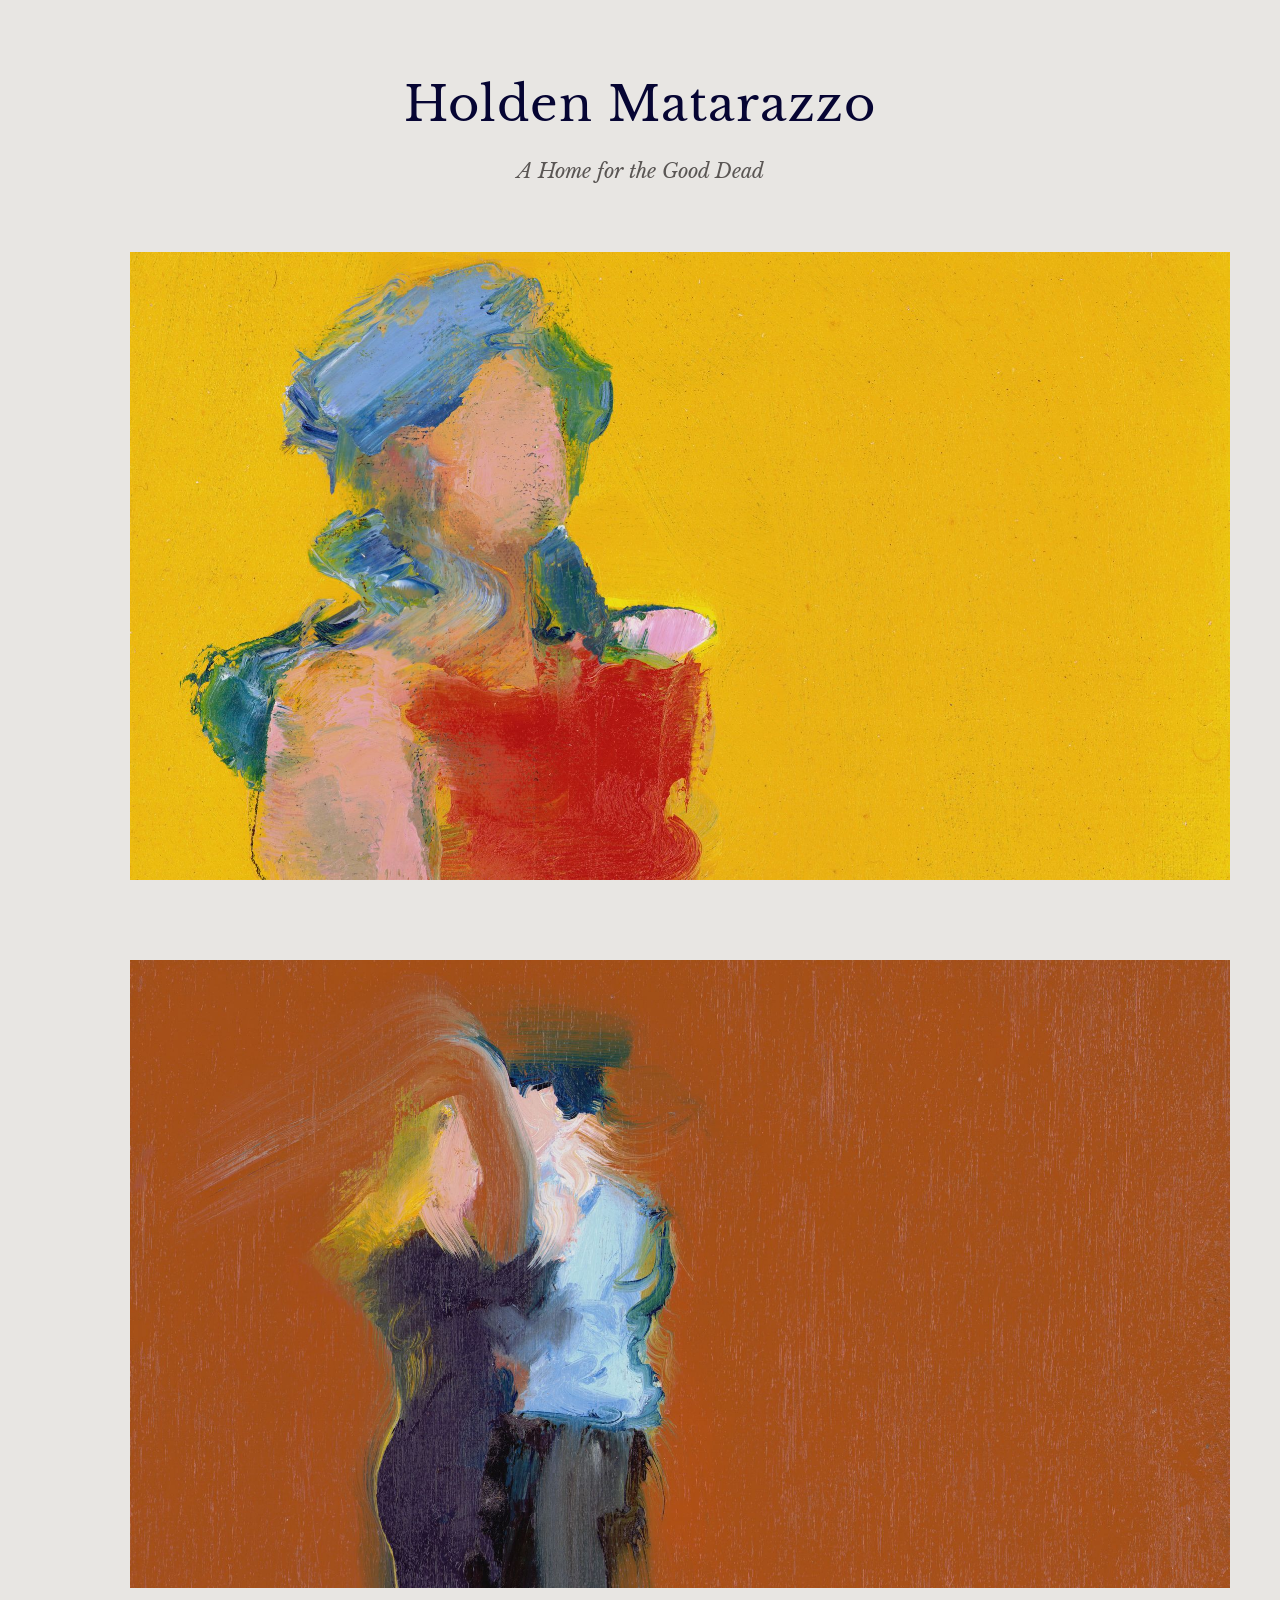
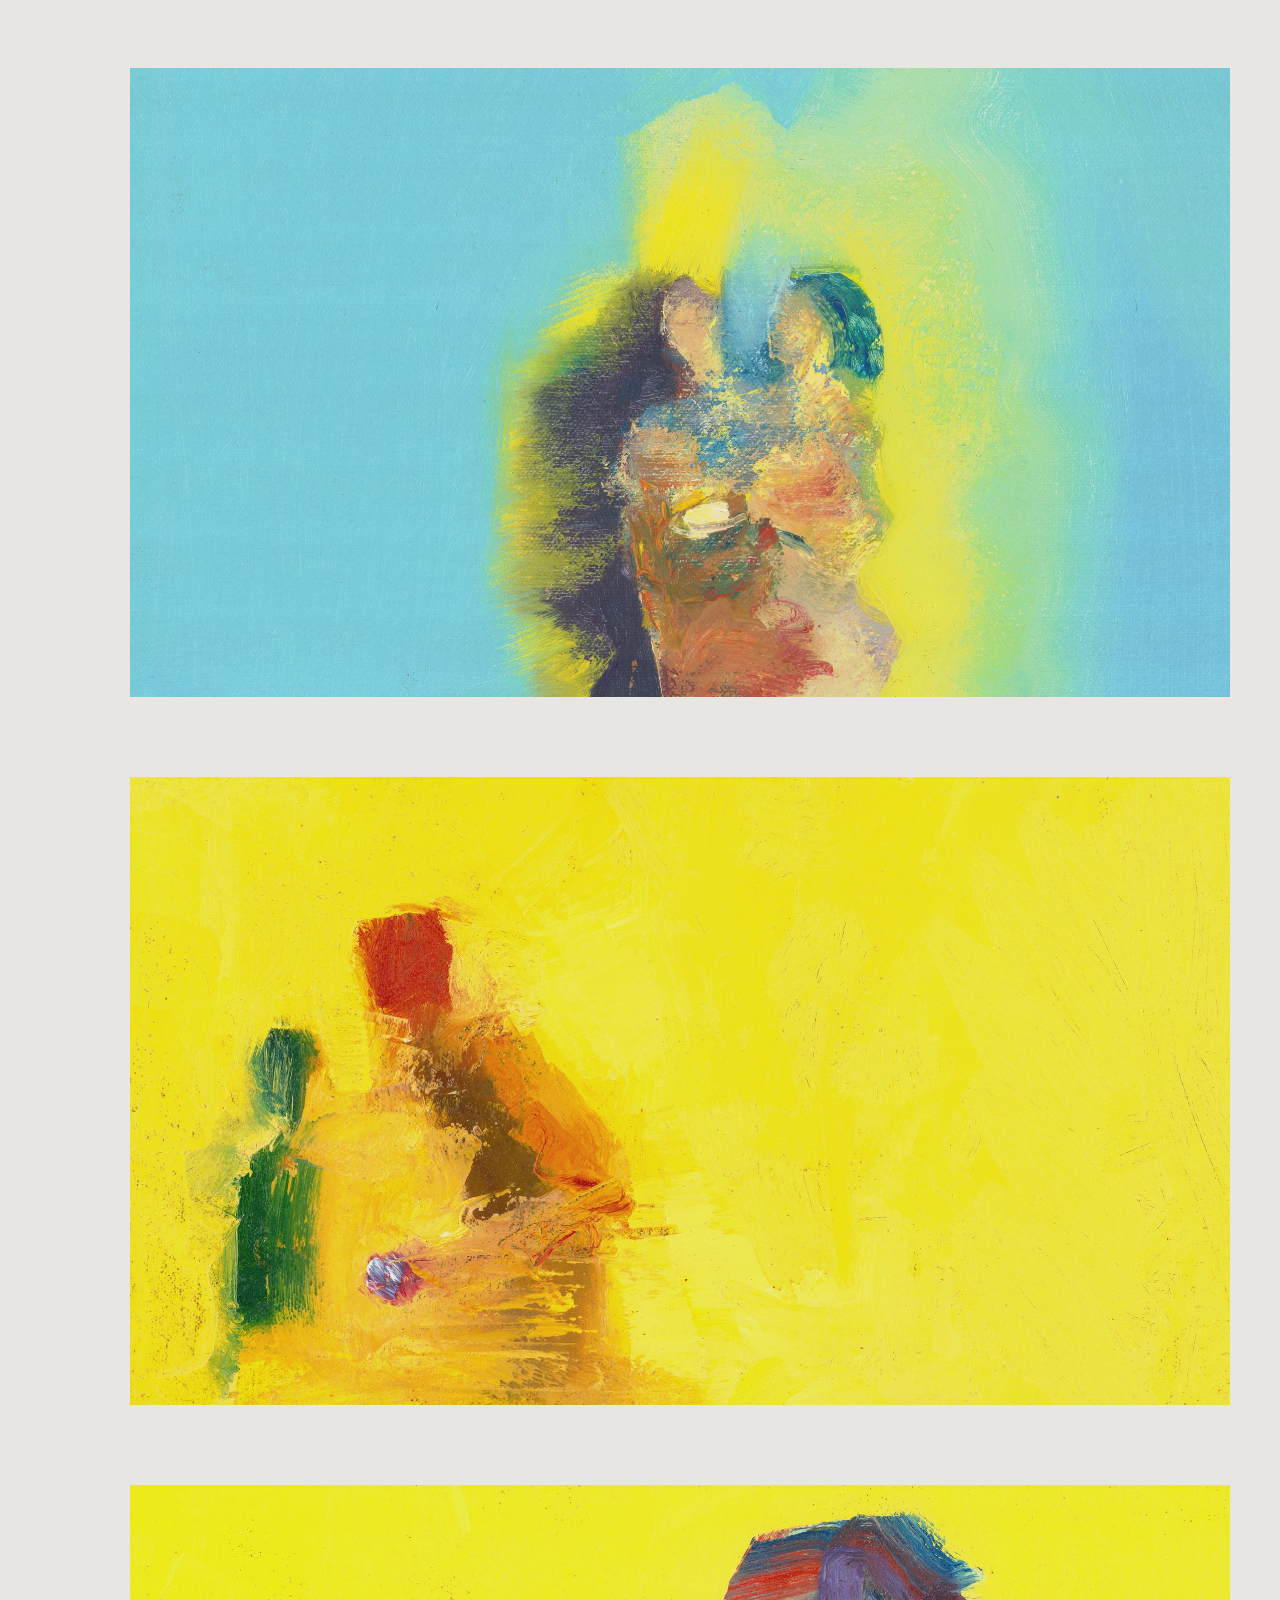
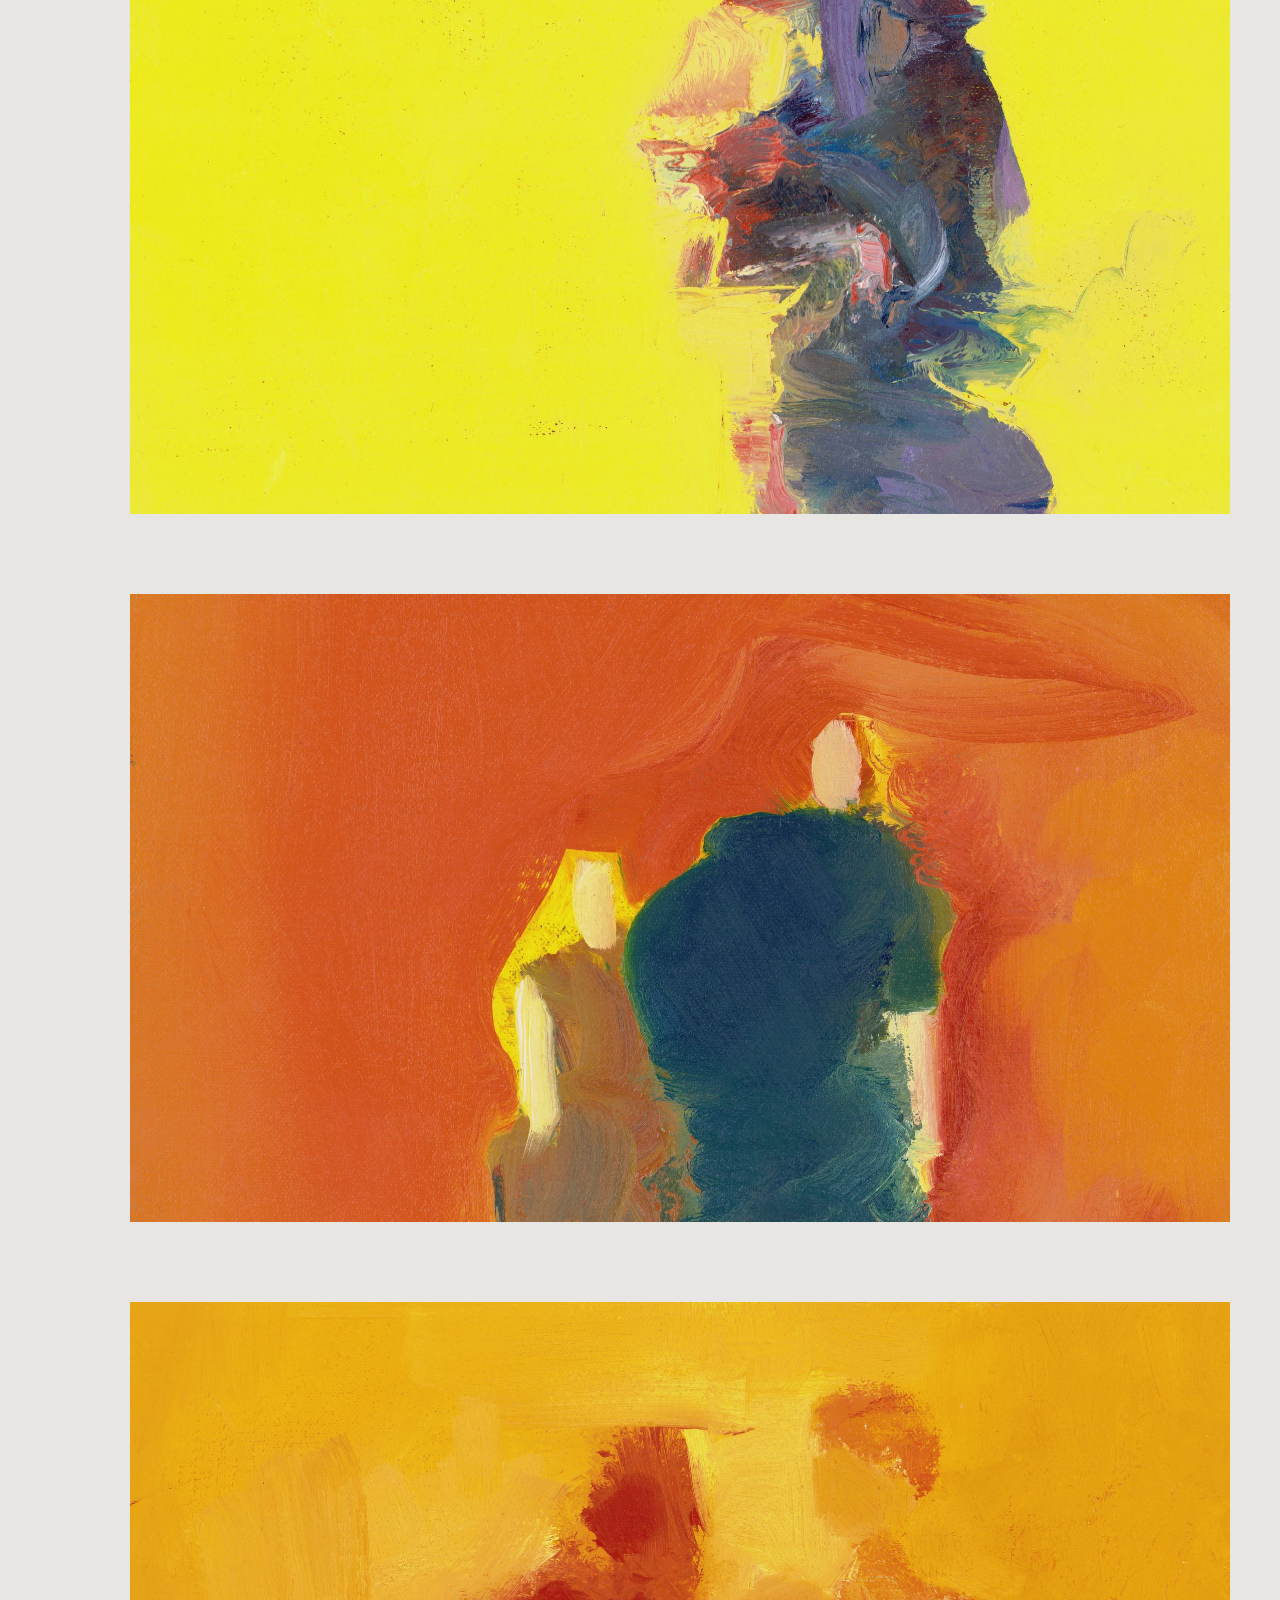
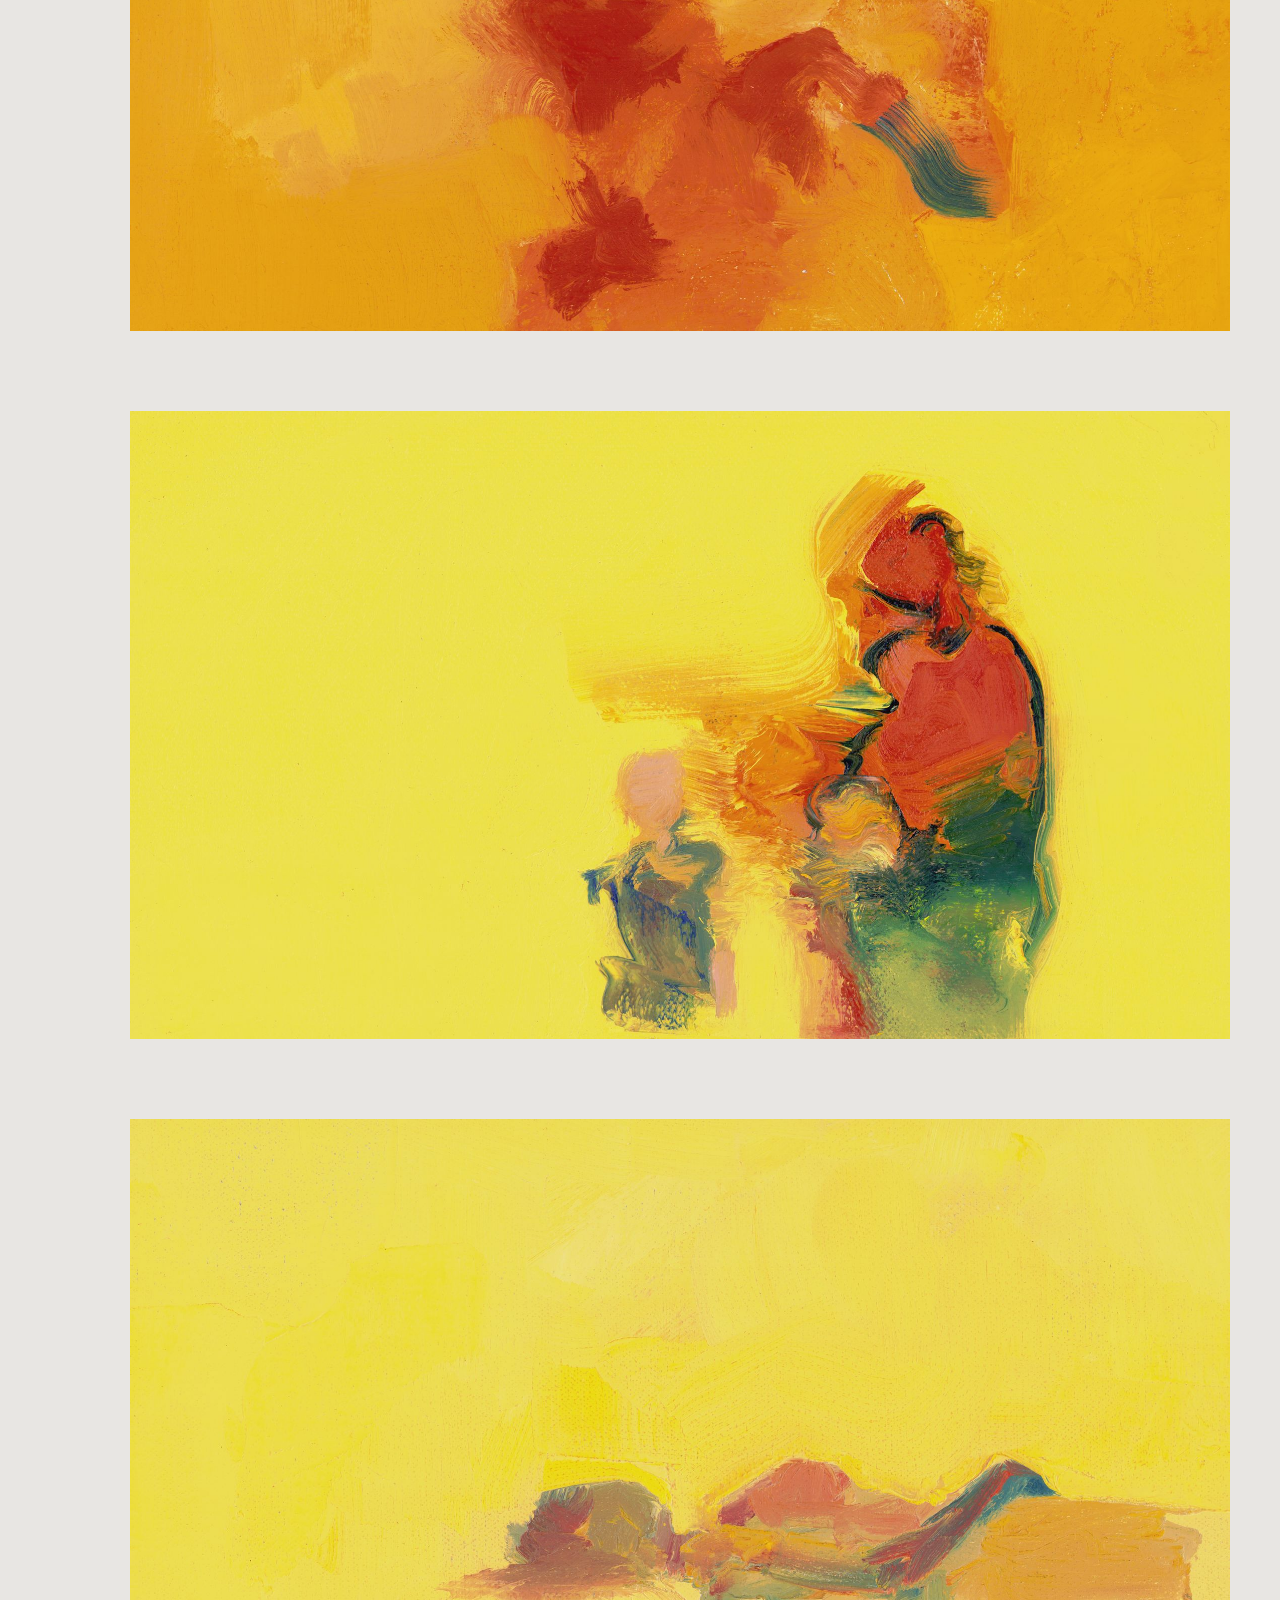
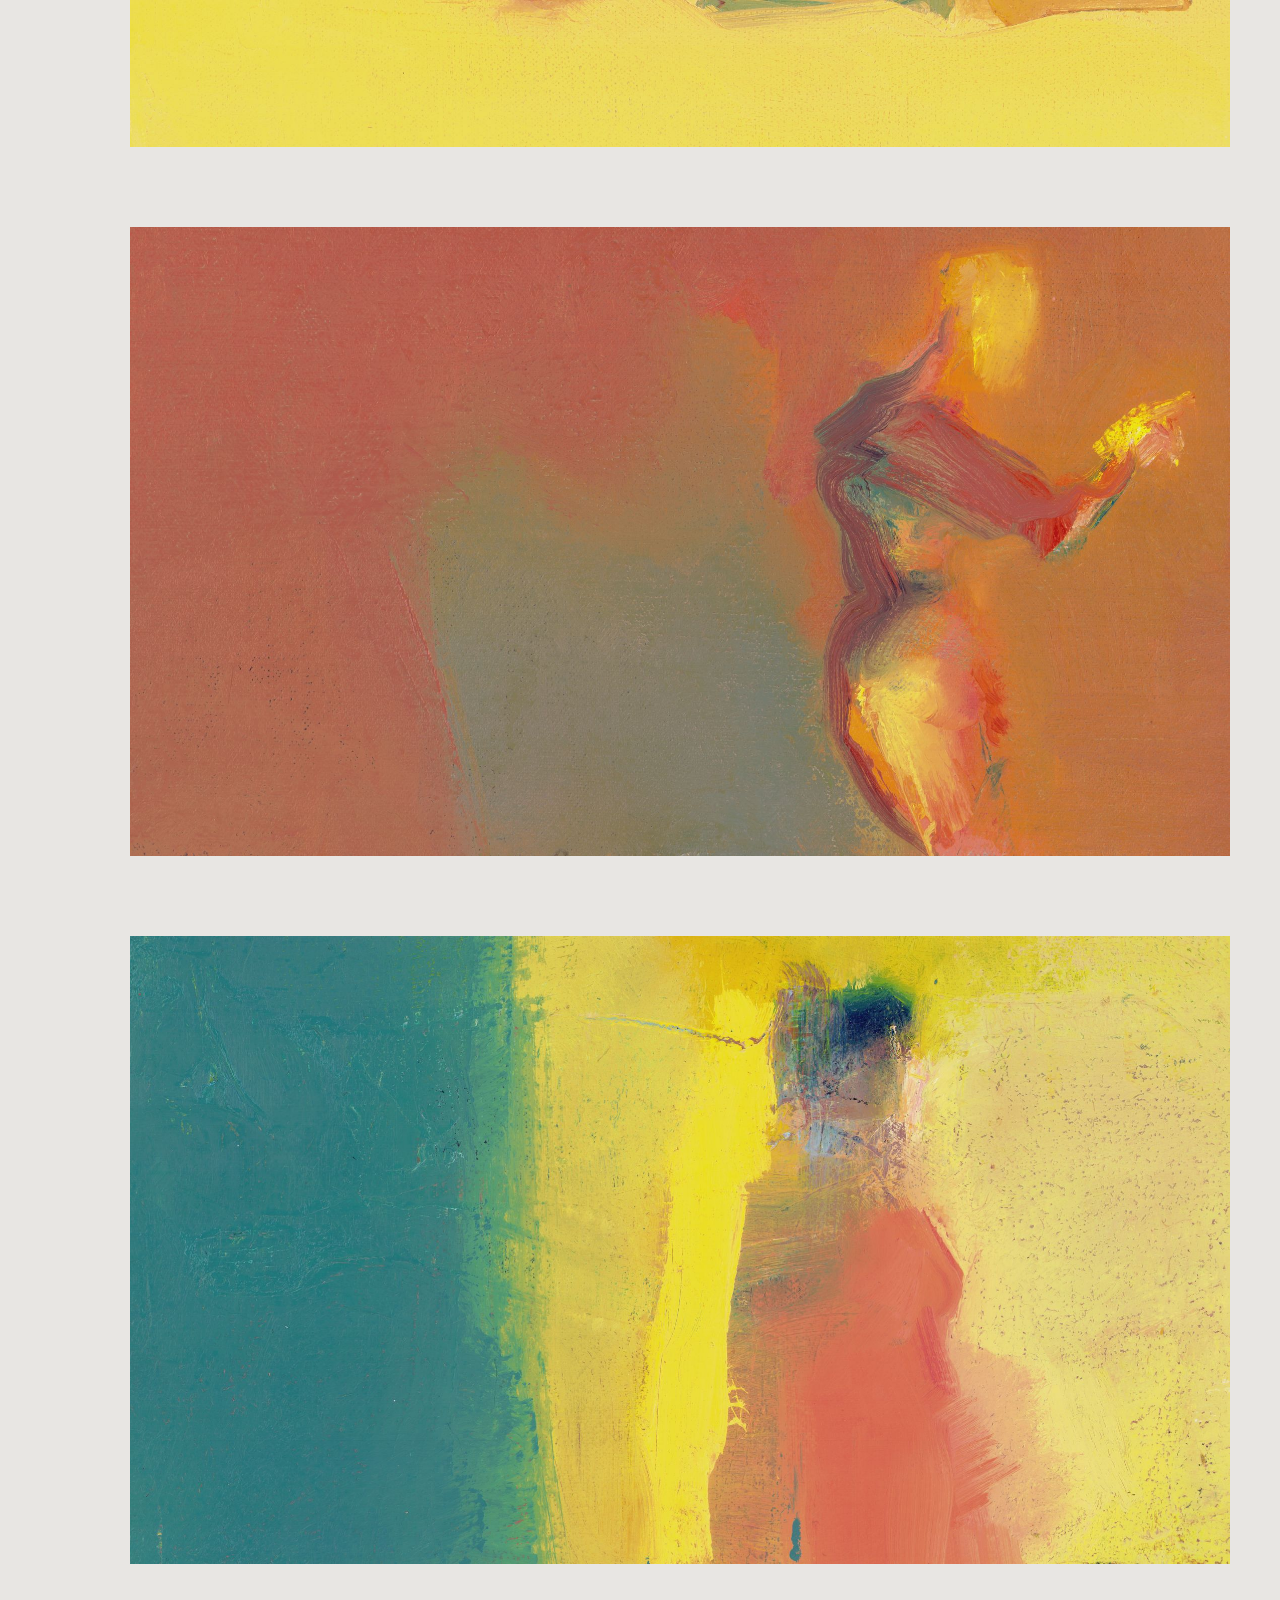
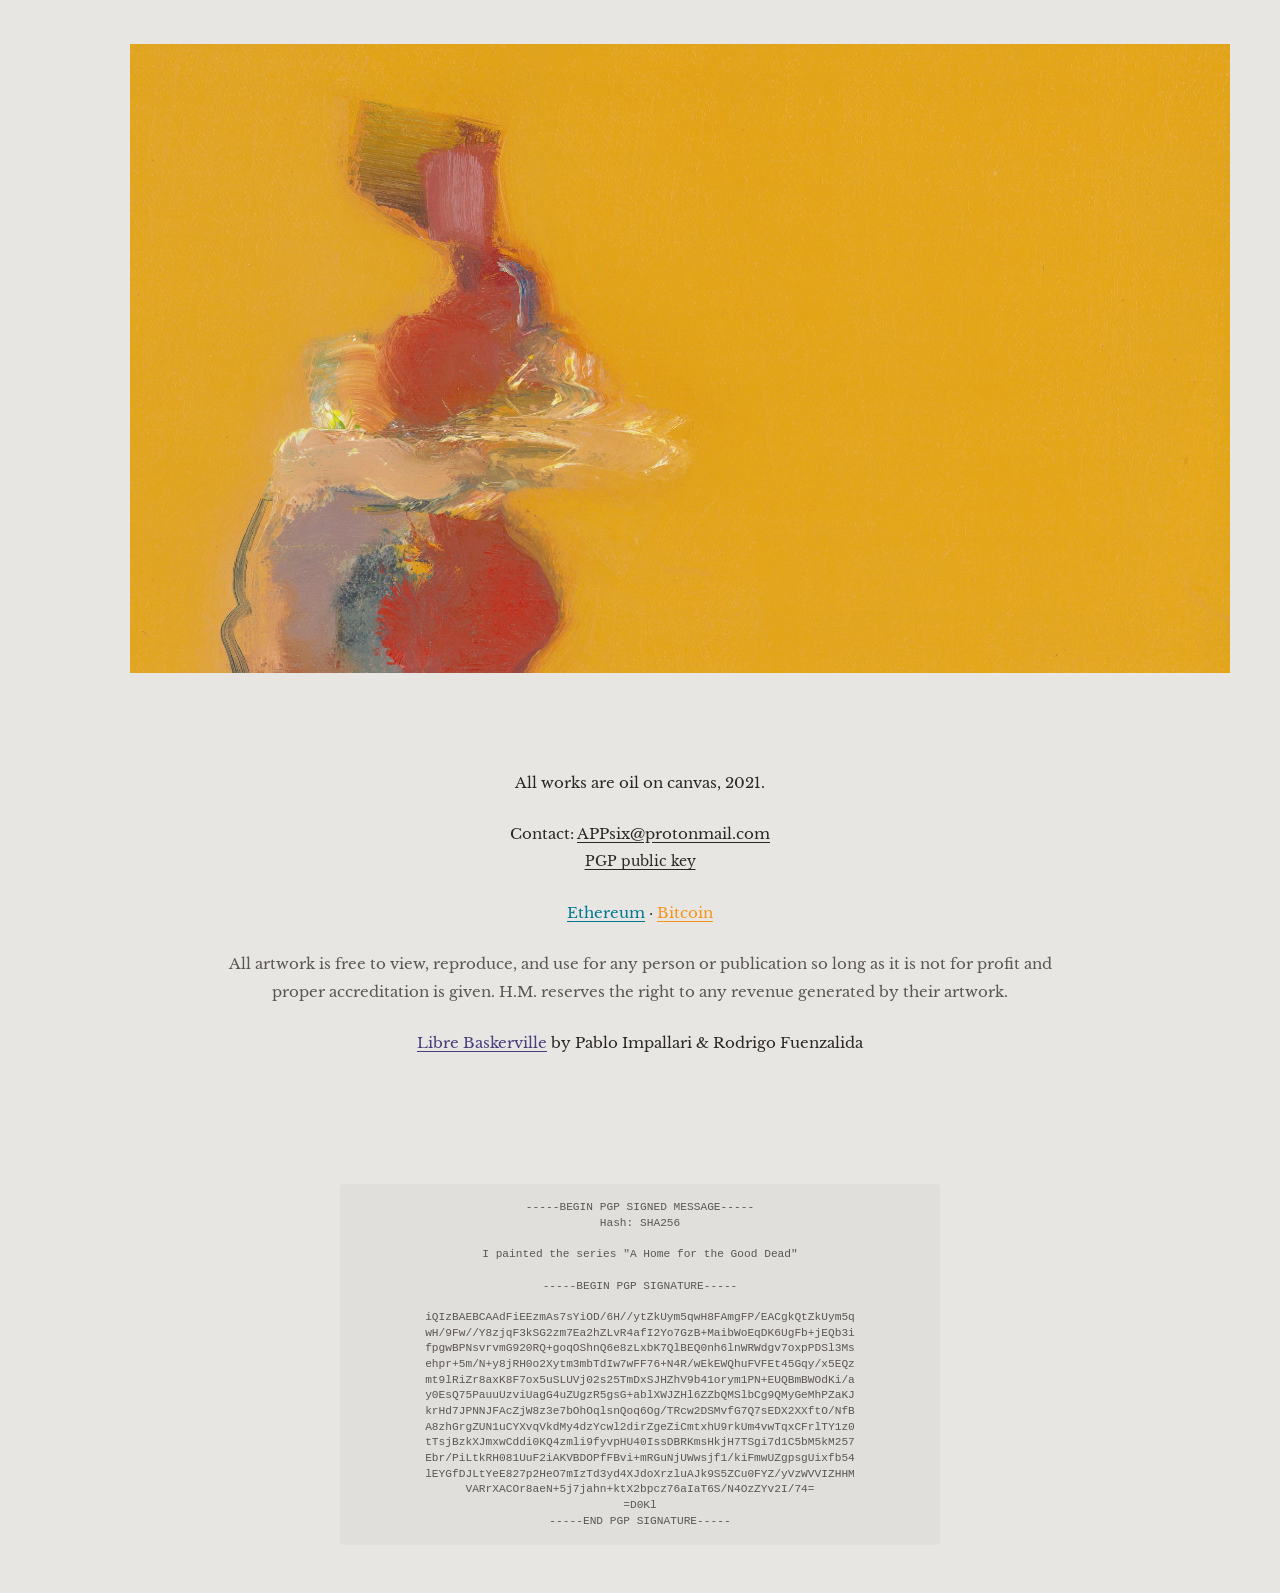
==== docs/index.html @ 7c9b7894 "Optimized w/help from Claude, prep for re-write" ====
<!DOCTYPE html>
<html lang="en">
<head>
  <meta charset="utf-8">
  <meta name="viewport" content="width=device-width, initial-scale=1">
  <title>Holden Matarazzo</title>
  <meta name="description" content="A Home for the Good Dead — Oil paintings by Holden Matarazzo, 2021">
  <link rel="stylesheet" href="css/main.css">
  <link rel="icon" type="image/png" href="Media/favicon.png">
</head>

<body>
  <div class="site-wrapper">
    
    <header class="site-header">
      <h1>Holden Matarazzo</h1>
      <h2>A Home for the Good Dead</h2>
    </header>

    <main class="gallery" role="img" aria-label="Oil painting series: A Home for the Good Dead, 2021">
      <figure class="gallery-item">
        <img src="Media/HOMEFORTHEGOODDEAD6.jpg" alt="Oil on canvas from A Home for the Good Dead series" loading="lazy">
      </figure>
      <figure class="gallery-item">
        <img src="Media/HOMEFORTHEGOODDEAD3.jpg" alt="Oil on canvas from A Home for the Good Dead series" loading="lazy">
      </figure>
      <figure class="gallery-item">
        <img src="Media/HOMEFORTHEGOODDEAD4.jpg" alt="Oil on canvas from A Home for the Good Dead series" loading="lazy">
      </figure>
      <figure class="gallery-item">
        <img src="Media/HOMEFORTHEGOODDEAD7.jpg" alt="Oil on canvas from A Home for the Good Dead series" loading="lazy">
      </figure>
      <figure class="gallery-item">
        <img src="Media/HOMEFORTHEGOODDEAD1.jpg" alt="Oil on canvas from A Home for the Good Dead series" loading="lazy">
      </figure>
      <figure class="gallery-item">
        <img src="Media/HOMEFORTHEGOODDEAD8.jpg" alt="Oil on canvas from A Home for the Good Dead series" loading="lazy">
      </figure>
      <figure class="gallery-item">
        <img src="Media/HOMEFORTHEGOODDEAD13.jpg" alt="Oil on canvas from A Home for the Good Dead series" loading="lazy">
      </figure>
      <figure class="gallery-item">
        <img src="Media/HOMEFORTHEGOODDEAD10.jpg" alt="Oil on canvas from A Home for the Good Dead series" loading="lazy">
      </figure>
      <figure class="gallery-item">
        <img src="Media/HOMEFORTHEGOODDEAD11.jpg" alt="Oil on canvas from A Home for the Good Dead series" loading="lazy">
      </figure>
      <figure class="gallery-item">
        <img src="Media/HOMEFORTHEGOODDEAD12.jpg" alt="Oil on canvas from A Home for the Good Dead series" loading="lazy">
      </figure>
      <figure class="gallery-item">
        <img src="Media/HOMEFORTHEGOODDEAD16.jpg" alt="Oil on canvas from A Home for the Good Dead series" loading="lazy">
      </figure>
      <figure class="gallery-item">
        <img src="Media/HOMEFORTHEGOODDEAD15.jpg" alt="Oil on canvas from A Home for the Good Dead series" loading="lazy">
      </figure>
    </main>

    <section class="site-info">
      <p>
        All works are oil on canvas, 2021.
      </p>
      
      <p>
        Contact: <a href="mailto:APPsix@protonmail.com">APPsix@protonmail.com</a><br>
        <a href="Media/Holden_Matarazzo_public.asc" download="Holden_Matarazzo_public.asc" class="text-small">PGP public key</a>
      </p>
      
      <p>
        <a href="https://etherscan.io/address/0xf0F457e9E5e32FB489B4393012B7422F69AF1bF9" target="_blank" rel="noopener" class="link-eth">Ethereum</a> · 
        <a href="https://mempool.space/address/1JMp2DcgU4pbAfb7gLzjZVuJDeAyuFbwK4" target="_blank" rel="noopener" class="link-btc">Bitcoin</a>
      </p>
      
      <p class="text-muted text-small">
        All artwork is free to view, reproduce, and use for any person or publication so long as it is not for profit and proper accreditation is given. H.M. reserves the right to any revenue generated by their artwork.
      </p>
      
      <p class="text-small">
        <a href="https://github.com/impallari/Libre-Baskerville" target="_blank" rel="noopener" class="link-font">Libre Baskerville</a> by Pablo Impallari &amp; Rodrigo Fuenzalida
      </p>
    </section>

    <footer class="site-footer">
      <pre class="pgp-signature">-----BEGIN PGP SIGNED MESSAGE-----
Hash: SHA256

I painted the series "A Home for the Good Dead"

-----BEGIN PGP SIGNATURE-----

iQIzBAEBCAAdFiEEzmAs7sYiOD/6H//ytZkUym5qwH8FAmgFP/EACgkQtZkUym5q
wH/9Fw//Y8zjqF3kSG2zm7Ea2hZLvR4afI2Yo7GzB+MaibWoEqDK6UgFb+jEQb3i
fpgwBPNsvrvmG920RQ+goqOShnQ6e8zLxbK7QlBEQ0nh6lnWRWdgv7oxpPDSl3Ms
ehpr+5m/N+y8jRH0o2Xytm3mbTdIw7wFF76+N4R/wEkEWQhuFVFEt45Gqy/x5EQz
mt9lRiZr8axK8F7ox5uSLUVj02s25TmDxSJHZhV9b41orym1PN+EUQBmBWOdKi/a
y0EsQ75PauuUzviUagG4uZUgzR5gsG+ablXWJZHl6ZZbQMSlbCg9QMyGeMhPZaKJ
krHd7JPNNJFAcZjW8z3e7bOhOqlsnQoq6Og/TRcw2DSMvfG7Q7sEDX2XXftO/NfB
A8zhGrgZUN1uCYXvqVkdMy4dzYcwl2dirZgeZiCmtxhU9rkUm4vwTqxCFrlTY1z0
tTsjBzkXJmxwCddi0KQ4zmli9fyvpHU40IssDBRKmsHkjH7TSgi7d1C5bM5kM257
Ebr/PiLtkRH081UuF2iAKVBDOPfFBvi+mRGuNjUWwsjf1/kiFmwUZgpsgUixfb54
lEYGfDJLtYeE827p2HeO7mIzTd3yd4XJdoXrzluAJk9S5ZCu0FYZ/yVzWVVIZHHM
VARrXACOr8aeN+5j7jahn+ktX2bpcz76aIaT6S/N4OzZYv2I/74=
=D0Kl
-----END PGP SIGNATURE-----</pre>
    </footer>

  </div>
</body>
</html>
---- docs/css/main.css ----
/* ==========================================================================
   Holden Matarazzo - A Home for the Good Dead
   Refined Portfolio Stylesheet
   ========================================================================== */

/* Font Faces */
@font-face {
  font-family: 'Libre Baskerville';
  src: url('./fonts/LibreBaskerville-Regular.ttf') format('truetype');
  font-weight: 400;
  font-style: normal;
  font-display: swap;
}

@font-face {
  font-family: 'Libre Baskerville';
  src: url('./fonts/LibreBaskerville-Italic.ttf') format('truetype');
  font-weight: 400;
  font-style: italic;
  font-display: swap;
}

@font-face {
  font-family: 'Libre Baskerville';
  src: url('./fonts/LibreBaskerville-Bold.ttf') format('truetype');
  font-weight: 700;
  font-style: normal;
  font-display: swap;
}

/* CSS Variables */
:root {
  --color-bg: #e8e6e3;
  --color-text: #2a2725;
  --color-text-muted: #5a5654;
  --color-accent: #060533;
  --color-link-eth: #007894;
  --color-link-btc: #f7931a;
  --color-link-font: #4a3d7c;
  --color-note: #8a1f1f;
  --spacing-unit: 1rem;
  --max-width-content: 900px;
  --max-width-image: 1100px;
}

/* Reset & Base */
*, *::before, *::after {
  box-sizing: border-box;
}

html {
  font-size: 16px;
  scroll-behavior: smooth;
}

body {
  margin: 0;
  padding: 0;
  background-color: var(--color-bg);
  font-family: 'Libre Baskerville', Georgia, 'Times New Roman', serif;
  color: var(--color-text);
  line-height: 1.7;
  -webkit-font-smoothing: antialiased;
  -moz-osx-font-smoothing: grayscale;
}

/* Typography */
h1 {
  font-size: clamp(2rem, 5vw, 3rem);
  font-weight: 400;
  letter-spacing: 0.02em;
  color: var(--color-accent);
  margin: 0;
}

h2 {
  font-size: clamp(1rem, 2.5vw, 1.25rem);
  font-weight: 400;
  font-style: italic;
  color: var(--color-text-muted);
  margin: 0.5rem 0 0 0;
}

p {
  margin: 0 0 1rem 0;
}

a {
  color: var(--color-text);
  text-decoration: underline;
  text-underline-offset: 3px;
  transition: opacity 0.2s ease;
}

a:hover {
  opacity: 0.7;
}

/* Layout */
.site-wrapper {
  min-height: 100vh;
  display: flex;
  flex-direction: column;
}

/* Header */
.site-header {
  text-align: center;
  padding: calc(var(--spacing-unit) * 4) var(--spacing-unit) calc(var(--spacing-unit) * 3);
}

/* Gallery */
.gallery {
  width: 100%;
  max-width: var(--max-width-image);
  margin: 0 auto;
  padding: 0 var(--spacing-unit);
  display: flex;
  flex-direction: column;
  gap: calc(var(--spacing-unit) * 2);
}

.gallery-item {
  width: 100%;
}

.gallery-item img {
  width: 100%;
  height: auto;
  display: block;
}

/* Info Section */
.site-info {
  max-width: var(--max-width-content);
  margin: 0 auto;
  padding: calc(var(--spacing-unit) * 4) var(--spacing-unit);
  text-align: center;
}

.site-info p {
  font-size: 0.95rem;
  line-height: 1.8;
}

.site-info p + p {
  margin-top: 1.5rem;
}

.link-eth {
  color: var(--color-link-eth);
}

.link-btc {
  color: var(--color-link-btc);
}

.link-font {
  color: var(--color-link-font);
}

/* Footer */
.site-footer {
  margin-top: auto;
  padding: calc(var(--spacing-unit) * 2) var(--spacing-unit) calc(var(--spacing-unit) * 3);
  text-align: center;
}

.pgp-signature {
  font-family: 'Courier New', Courier, monospace;
  font-size: 0.7rem;
  line-height: 1.4;
  color: var(--color-text-muted);
  white-space: pre-wrap;
  word-break: break-all;
  max-width: 600px;
  margin: 0 auto;
  padding: var(--spacing-unit);
  background: rgba(0, 0, 0, 0.03);
  border-radius: 4px;
}

/* Utility Classes */
.text-small {
  font-size: 0.85rem;
}

.text-muted {
  color: var(--color-text-muted);
}

.text-note {
  color: var(--color-note);
  font-size: 0.85rem;
}

/* Responsive Adjustments */
@media (min-width: 768px) {
  .gallery {
    padding: 0 calc(var(--spacing-unit) * 2);
    gap: calc(var(--spacing-unit) * 3);
  }
  
  .site-info {
    padding: calc(var(--spacing-unit) * 5) calc(var(--spacing-unit) * 2);
  }
}

@media (min-width: 1200px) {
  .gallery {
    padding: 0;
  }
}

/* Print Styles */
@media print {
  .gallery-item {
    break-inside: avoid;
    page-break-inside: avoid;
  }
}
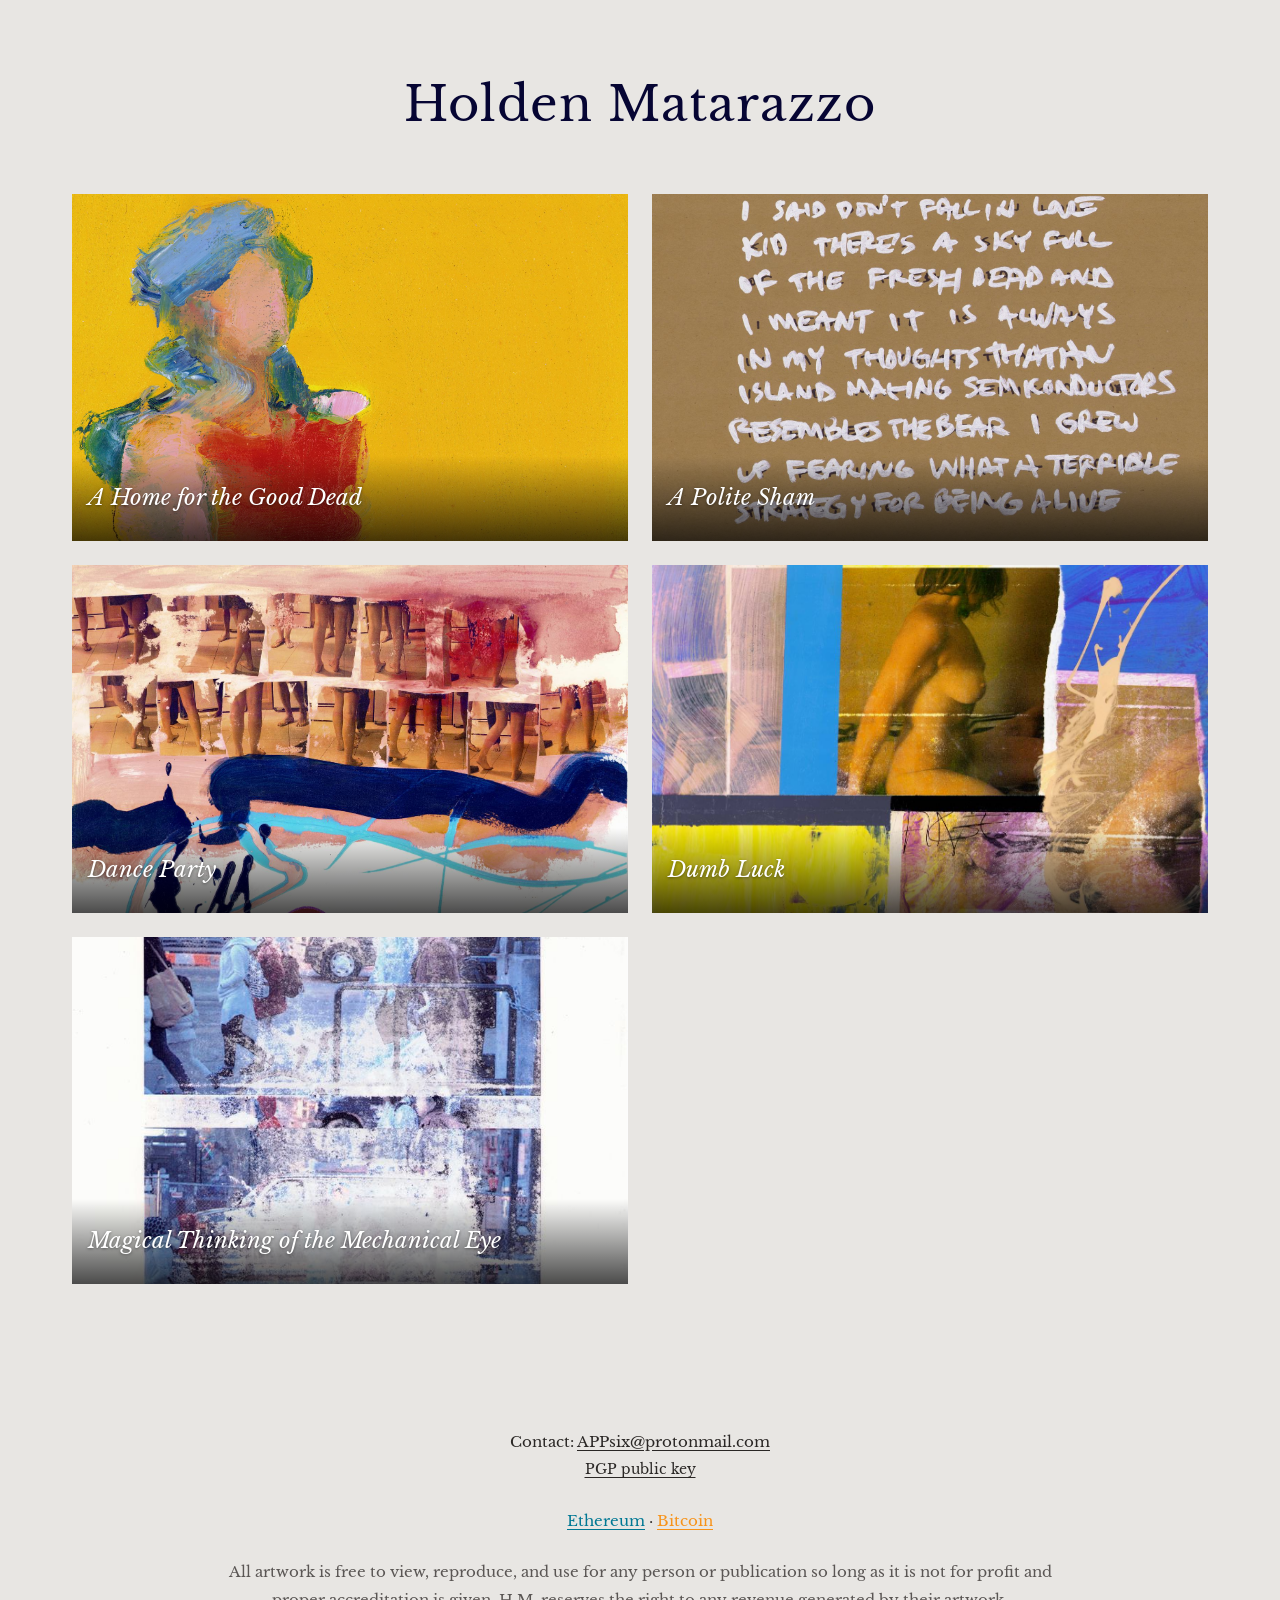
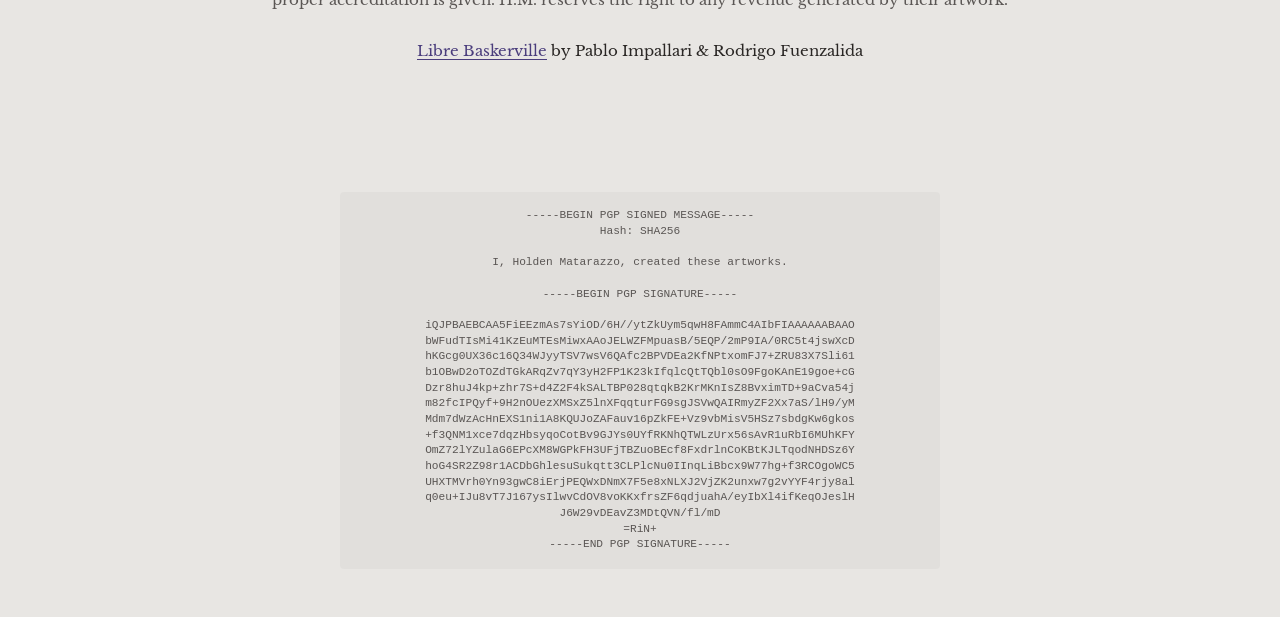
==== commit 85b6c13a: "Added Gallery to Main. Updated Signed Message" ====
--- a/docs/index.html
+++ b/docs/index.html
@@ -4,7 +4,7 @@
   <meta charset="utf-8">
   <meta name="viewport" content="width=device-width, initial-scale=1">
   <title>Holden Matarazzo</title>
-  <meta name="description" content="A Home for the Good Dead — Oil paintings by Holden Matarazzo, 2021">
+  <meta name="description" content="Oil paintings and mixed media works by Holden Matarazzo">
   <link rel="stylesheet" href="css/main.css">
   <link rel="icon" type="image/png" href="Media/favicon.png">
 </head>
@@ -14,53 +14,48 @@
     
     <header class="site-header">
       <h1>Holden Matarazzo</h1>
-      <h2>A Home for the Good Dead</h2>
     </header>
 
-    <main class="gallery" role="img" aria-label="Oil painting series: A Home for the Good Dead, 2021">
-      <figure class="gallery-item">
-        <img src="Media/HOMEFORTHEGOODDEAD6.jpg" alt="Oil on canvas from A Home for the Good Dead series" loading="lazy">
-      </figure>
-      <figure class="gallery-item">
-        <img src="Media/HOMEFORTHEGOODDEAD3.jpg" alt="Oil on canvas from A Home for the Good Dead series" loading="lazy">
-      </figure>
-      <figure class="gallery-item">
-        <img src="Media/HOMEFORTHEGOODDEAD4.jpg" alt="Oil on canvas from A Home for the Good Dead series" loading="lazy">
-      </figure>
-      <figure class="gallery-item">
-        <img src="Media/HOMEFORTHEGOODDEAD7.jpg" alt="Oil on canvas from A Home for the Good Dead series" loading="lazy">
-      </figure>
-      <figure class="gallery-item">
-        <img src="Media/HOMEFORTHEGOODDEAD1.jpg" alt="Oil on canvas from A Home for the Good Dead series" loading="lazy">
-      </figure>
-      <figure class="gallery-item">
-        <img src="Media/HOMEFORTHEGOODDEAD8.jpg" alt="Oil on canvas from A Home for the Good Dead series" loading="lazy">
-      </figure>
-      <figure class="gallery-item">
-        <img src="Media/HOMEFORTHEGOODDEAD13.jpg" alt="Oil on canvas from A Home for the Good Dead series" loading="lazy">
-      </figure>
-      <figure class="gallery-item">
-        <img src="Media/HOMEFORTHEGOODDEAD10.jpg" alt="Oil on canvas from A Home for the Good Dead series" loading="lazy">
-      </figure>
-      <figure class="gallery-item">
-        <img src="Media/HOMEFORTHEGOODDEAD11.jpg" alt="Oil on canvas from A Home for the Good Dead series" loading="lazy">
-      </figure>
-      <figure class="gallery-item">
-        <img src="Media/HOMEFORTHEGOODDEAD12.jpg" alt="Oil on canvas from A Home for the Good Dead series" loading="lazy">
-      </figure>
-      <figure class="gallery-item">
-        <img src="Media/HOMEFORTHEGOODDEAD16.jpg" alt="Oil on canvas from A Home for the Good Dead series" loading="lazy">
-      </figure>
-      <figure class="gallery-item">
-        <img src="Media/HOMEFORTHEGOODDEAD15.jpg" alt="Oil on canvas from A Home for the Good Dead series" loading="lazy">
-      </figure>
+    <main class="series-grid">
+      
+      <article class="series-card">
+        <a href="series/a-home-for-the-good-dead.html">
+          <img src="artwork/a-home-for-the-good-dead/HOMEFORTHEGOODDEAD6.jpg" alt="A Home for the Good Dead" loading="lazy">
+          <span class="series-card-title">A Home for the Good Dead</span>
+        </a>
+      </article>
+
+      <article class="series-card">
+        <a href="series/a-polite-sham.html">
+          <img src="artwork/a-polite-sham/POLITESHAM3.jpg" alt="A Polite Sham" loading="lazy">
+          <span class="series-card-title">A Polite Sham</span>
+        </a>
+      </article>
+
+      <article class="series-card">
+        <a href="series/dance-party.html">
+          <img src="artwork/dance-party/DANCEPARTY5.jpg" alt="Dance Party" loading="lazy">
+          <span class="series-card-title">Dance Party</span>
+        </a>
+      </article>
+
+      <article class="series-card">
+        <a href="series/dumb-luck.html">
+          <img src="artwork/dumb-luck/DUMBLUCK6.jpg" alt="Dumb Luck" loading="lazy">
+          <span class="series-card-title">Dumb Luck</span>
+        </a>
+      </article>
+
+      <article class="series-card">
+        <a href="series/magical-thinking.html">
+          <img src="artwork/magical-thinking/MAGICALTHINKING4.jpg" alt="Magical Thinking of the Mechanical Eye" loading="lazy">
+          <span class="series-card-title">Magical Thinking of the Mechanical Eye</span>
+        </a>
+      </article>
+
     </main>
 
     <section class="site-info">
-      <p>
-        All works are oil on canvas, 2021.
-      </p>
-      
       <p>
         Contact: <a href="mailto:APPsix@protonmail.com">APPsix@protonmail.com</a><br>
         <a href="Media/Holden_Matarazzo_public.asc" download="Holden_Matarazzo_public.asc" class="text-small">PGP public key</a>
@@ -84,24 +79,26 @@
       <pre class="pgp-signature">-----BEGIN PGP SIGNED MESSAGE-----
 Hash: SHA256
 
-I painted the series "A Home for the Good Dead"
+I, Holden Matarazzo, created these artworks.
 
 -----BEGIN PGP SIGNATURE-----
 
-iQIzBAEBCAAdFiEEzmAs7sYiOD/6H//ytZkUym5qwH8FAmgFP/EACgkQtZkUym5q
-wH/9Fw//Y8zjqF3kSG2zm7Ea2hZLvR4afI2Yo7GzB+MaibWoEqDK6UgFb+jEQb3i
-fpgwBPNsvrvmG920RQ+goqOShnQ6e8zLxbK7QlBEQ0nh6lnWRWdgv7oxpPDSl3Ms
-ehpr+5m/N+y8jRH0o2Xytm3mbTdIw7wFF76+N4R/wEkEWQhuFVFEt45Gqy/x5EQz
-mt9lRiZr8axK8F7ox5uSLUVj02s25TmDxSJHZhV9b41orym1PN+EUQBmBWOdKi/a
-y0EsQ75PauuUzviUagG4uZUgzR5gsG+ablXWJZHl6ZZbQMSlbCg9QMyGeMhPZaKJ
-krHd7JPNNJFAcZjW8z3e7bOhOqlsnQoq6Og/TRcw2DSMvfG7Q7sEDX2XXftO/NfB
-A8zhGrgZUN1uCYXvqVkdMy4dzYcwl2dirZgeZiCmtxhU9rkUm4vwTqxCFrlTY1z0
-tTsjBzkXJmxwCddi0KQ4zmli9fyvpHU40IssDBRKmsHkjH7TSgi7d1C5bM5kM257
-Ebr/PiLtkRH081UuF2iAKVBDOPfFBvi+mRGuNjUWwsjf1/kiFmwUZgpsgUixfb54
-lEYGfDJLtYeE827p2HeO7mIzTd3yd4XJdoXrzluAJk9S5ZCu0FYZ/yVzWVVIZHHM
-VARrXACOr8aeN+5j7jahn+ktX2bpcz76aIaT6S/N4OzZYv2I/74=
-=D0Kl
------END PGP SIGNATURE-----</pre>
+iQJPBAEBCAA5FiEEzmAs7sYiOD/6H//ytZkUym5qwH8FAmmC4AIbFIAAAAAABAAO
+bWFudTIsMi41KzEuMTEsMiwxAAoJELWZFMpuasB/5EQP/2mP9IA/0RC5t4jswXcD
+hKGcg0UX36c16Q34WJyyTSV7wsV6QAfc2BPVDEa2KfNPtxomFJ7+ZRU83X7Sli61
+b1OBwD2oTOZdTGkARqZv7qY3yH2FP1K23kIfqlcQtTQbl0sO9FgoKAnE19goe+cG
+Dzr8huJ4kp+zhr7S+d4Z2F4kSALTBP028qtqkB2KrMKnIsZ8BvximTD+9aCva54j
+m82fcIPQyf+9H2nOUezXMSxZ5lnXFqqturFG9sgJSVwQAIRmyZF2Xx7aS/lH9/yM
+Mdm7dWzAcHnEXS1ni1A8KQUJoZAFauv16pZkFE+Vz9vbMisV5HSz7sbdgKw6gkos
++f3QNM1xce7dqzHbsyqoCotBv9GJYs0UYfRKNhQTWLzUrx56sAvR1uRbI6MUhKFY
+OmZ72lYZulaG6EPcXM8WGPkFH3UFjTBZuoBEcf8FxdrlnCoKBtKJLTqodNHDSz6Y
+hoG4SR2Z98r1ACDbGhlesuSukqtt3CLPlcNu0IInqLiBbcx9W77hg+f3RCOgoWC5
+UHXTMVrh0Yn93gwC8iErjPEQWxDNmX7F5e8xNLXJ2VjZK2unxw7g2vYYF4rjy8al
+q0eu+IJu8vT7J167ysIlwvCdOV8voKKxfrsZF6qdjuahA/eyIbXl4ifKeqOJeslH
+J6W29vDEavZ3MDtQVN/fl/mD
+=RiN+
+-----END PGP SIGNATURE-----
+</pre>
     </footer>
 
   </div>
--- a/docs/css/main.css
+++ b/docs/css/main.css
@@ -1,6 +1,5 @@
 /* ==========================================================================
-   Holden Matarazzo - A Home for the Good Dead
-   Refined Portfolio Stylesheet
+   Holden Matarazzo - Portfolio
    ========================================================================== */
 
 /* Font Faces */
@@ -37,7 +36,6 @@
   --color-link-eth: #007894;
   --color-link-btc: #f7931a;
   --color-link-font: #4a3d7c;
-  --color-note: #8a1f1f;
   --spacing-unit: 1rem;
   --max-width-content: 900px;
   --max-width-image: 1100px;
@@ -109,7 +107,91 @@
   padding: calc(var(--spacing-unit) * 4) var(--spacing-unit) calc(var(--spacing-unit) * 3);
 }
 
-/* Gallery */
+.site-header a {
+  text-decoration: none;
+  color: inherit;
+}
+
+.site-header a:hover {
+  opacity: 1;
+}
+
+/* ==========================================================================
+   Series Index Grid
+   ========================================================================== */
+
+.series-grid {
+  width: 100%;
+  max-width: 1200px;
+  margin: 0 auto;
+  padding: 0 var(--spacing-unit) calc(var(--spacing-unit) * 3);
+  display: grid;
+  grid-template-columns: 1fr;
+  gap: calc(var(--spacing-unit) * 2);
+}
+
+.series-card {
+  position: relative;
+  overflow: hidden;
+  aspect-ratio: 16 / 10;
+}
+
+.series-card a {
+  display: block;
+  width: 100%;
+  height: 100%;
+  text-decoration: none;
+}
+
+.series-card img {
+  width: 100%;
+  height: 100%;
+  object-fit: cover;
+  transition: transform 0.4s ease, opacity 0.3s ease;
+}
+
+.series-card:hover img {
+  transform: scale(1.03);
+  opacity: 0.85;
+}
+
+.series-card-title {
+  position: absolute;
+  bottom: 0;
+  left: 0;
+  right: 0;
+  padding: calc(var(--spacing-unit) * 1.5) var(--spacing-unit);
+  background: linear-gradient(to top, rgba(0,0,0,0.7) 0%, rgba(0,0,0,0) 100%);
+  color: #fff;
+  font-size: clamp(1rem, 2.5vw, 1.35rem);
+  font-style: italic;
+  text-shadow: 0 1px 3px rgba(0,0,0,0.4);
+}
+
+@media (min-width: 600px) {
+  .series-grid {
+    grid-template-columns: repeat(2, 1fr);
+    gap: calc(var(--spacing-unit) * 1.5);
+  }
+}
+
+@media (min-width: 900px) {
+  .series-grid {
+    padding: 0 calc(var(--spacing-unit) * 2) calc(var(--spacing-unit) * 4);
+  }
+}
+
+/* ==========================================================================
+   Series Gallery Page
+   ========================================================================== */
+
+.back-link {
+  display: inline-block;
+  margin-bottom: 1rem;
+  font-size: 0.9rem;
+  color: var(--color-text-muted);
+}
+
 .gallery {
   width: 100%;
   max-width: var(--max-width-image);
@@ -117,20 +199,156 @@
   padding: 0 var(--spacing-unit);
   display: flex;
   flex-direction: column;
+  align-items: center;
   gap: calc(var(--spacing-unit) * 2);
 }
 
 .gallery-item {
   width: 100%;
+  max-width: 100%;
+  margin: 0;
+  cursor: pointer;
+}
+
+.gallery-item a {
+  display: block;
+  width: 100%;
+  text-decoration: none;
 }
 
 .gallery-item img {
   width: 100%;
   height: auto;
   display: block;
-}
-
-/* Info Section */
+  transition: opacity 0.2s ease;
+}
+
+.gallery-item:hover img {
+  opacity: 0.85;
+}
+
+/* ==========================================================================
+   Lightbox - Pure CSS using :target
+   ========================================================================== */
+
+.lightbox {
+  position: fixed;
+  inset: 0;
+  background: rgba(10, 10, 10, 0.96);
+  z-index: 1000;
+  display: flex;
+  align-items: center;
+  justify-content: center;
+  opacity: 0;
+  visibility: hidden;
+  transition: opacity 0.3s ease, visibility 0.3s ease;
+}
+
+.lightbox:target {
+  opacity: 1;
+  visibility: visible;
+}
+
+.lightbox-inner {
+  display: flex;
+  flex-direction: column;
+  align-items: center;
+  max-width: 92vw;
+  max-height: 92vh;
+}
+
+.lightbox-inner > img {
+  max-width: 100%;
+  max-height: 78vh;
+  object-fit: contain;
+  transform: scale(0.96);
+  transition: transform 0.3s ease;
+}
+
+.lightbox:target .lightbox-inner > img {
+  transform: scale(1);
+}
+
+.lightbox-close {
+  position: fixed;
+  top: 1.25rem;
+  right: 1.5rem;
+  font-size: 2rem;
+  color: #fff;
+  text-decoration: none;
+  line-height: 1;
+  z-index: 1002;
+  opacity: 0.7;
+  transition: opacity 0.2s ease;
+  font-weight: 300;
+}
+
+.lightbox-close:hover {
+  opacity: 1;
+}
+
+.lightbox-controls {
+  display: flex;
+  align-items: center;
+  gap: 1.5rem;
+  margin-top: 1.5rem;
+}
+
+.lightbox-btn {
+  background: rgba(255, 255, 255, 0.08);
+  border: 1px solid rgba(255, 255, 255, 0.25);
+  color: #fff;
+  padding: 0.6rem 1.2rem;
+  font-size: 0.8rem;
+  text-decoration: none;
+  border-radius: 3px;
+  transition: background 0.2s ease, border-color 0.2s ease;
+  font-family: 'Libre Baskerville', Georgia, serif;
+  letter-spacing: 0.02em;
+}
+
+.lightbox-btn:hover {
+  background: rgba(255, 255, 255, 0.15);
+  border-color: rgba(255, 255, 255, 0.4);
+  opacity: 1;
+}
+
+.lightbox-counter {
+  color: rgba(255, 255, 255, 0.5);
+  font-size: 0.85rem;
+  font-family: 'Libre Baskerville', Georgia, serif;
+}
+
+.lightbox-nav {
+  position: fixed;
+  top: 50%;
+  transform: translateY(-50%);
+  font-size: 2.5rem;
+  color: #fff;
+  text-decoration: none;
+  padding: 1rem 0.5rem;
+  opacity: 0.5;
+  transition: opacity 0.2s ease;
+  z-index: 1001;
+  font-weight: 300;
+}
+
+.lightbox-nav:hover {
+  opacity: 1;
+}
+
+.lightbox-nav.prev {
+  left: 1rem;
+}
+
+.lightbox-nav.next {
+  right: 1rem;
+}
+
+/* ==========================================================================
+   Info Section & Footer
+   ========================================================================== */
+
 .site-info {
   max-width: var(--max-width-content);
   margin: 0 auto;
@@ -159,7 +377,6 @@
   color: var(--color-link-font);
 }
 
-/* Footer */
 .site-footer {
   margin-top: auto;
   padding: calc(var(--spacing-unit) * 2) var(--spacing-unit) calc(var(--spacing-unit) * 3);
@@ -189,12 +406,10 @@
   color: var(--color-text-muted);
 }
 
-.text-note {
-  color: var(--color-note);
-  font-size: 0.85rem;
-}
-
-/* Responsive Adjustments */
+/* ==========================================================================
+   Responsive Adjustments
+   ========================================================================== */
+
 @media (min-width: 768px) {
   .gallery {
     padding: 0 calc(var(--spacing-unit) * 2);
@@ -212,10 +427,42 @@
   }
 }
 
+@media (max-width: 600px) {
+  .lightbox-nav {
+    font-size: 2rem;
+    padding: 0.75rem;
+  }
+  
+  .lightbox-nav.prev {
+    left: 0.5rem;
+  }
+  
+  .lightbox-nav.next {
+    right: 0.5rem;
+  }
+  
+  .lightbox-controls {
+    flex-wrap: wrap;
+    justify-content: center;
+    gap: 0.75rem;
+    margin-top: 1rem;
+  }
+  
+  .lightbox-btn {
+    padding: 0.5rem 1rem;
+    font-size: 0.75rem;
+  }
+}
+
 /* Print Styles */
 @media print {
-  .gallery-item {
+  .gallery-item,
+  .series-card {
     break-inside: avoid;
     page-break-inside: avoid;
   }
-}
+  
+  .lightbox {
+    display: none !important;
+  }
+}
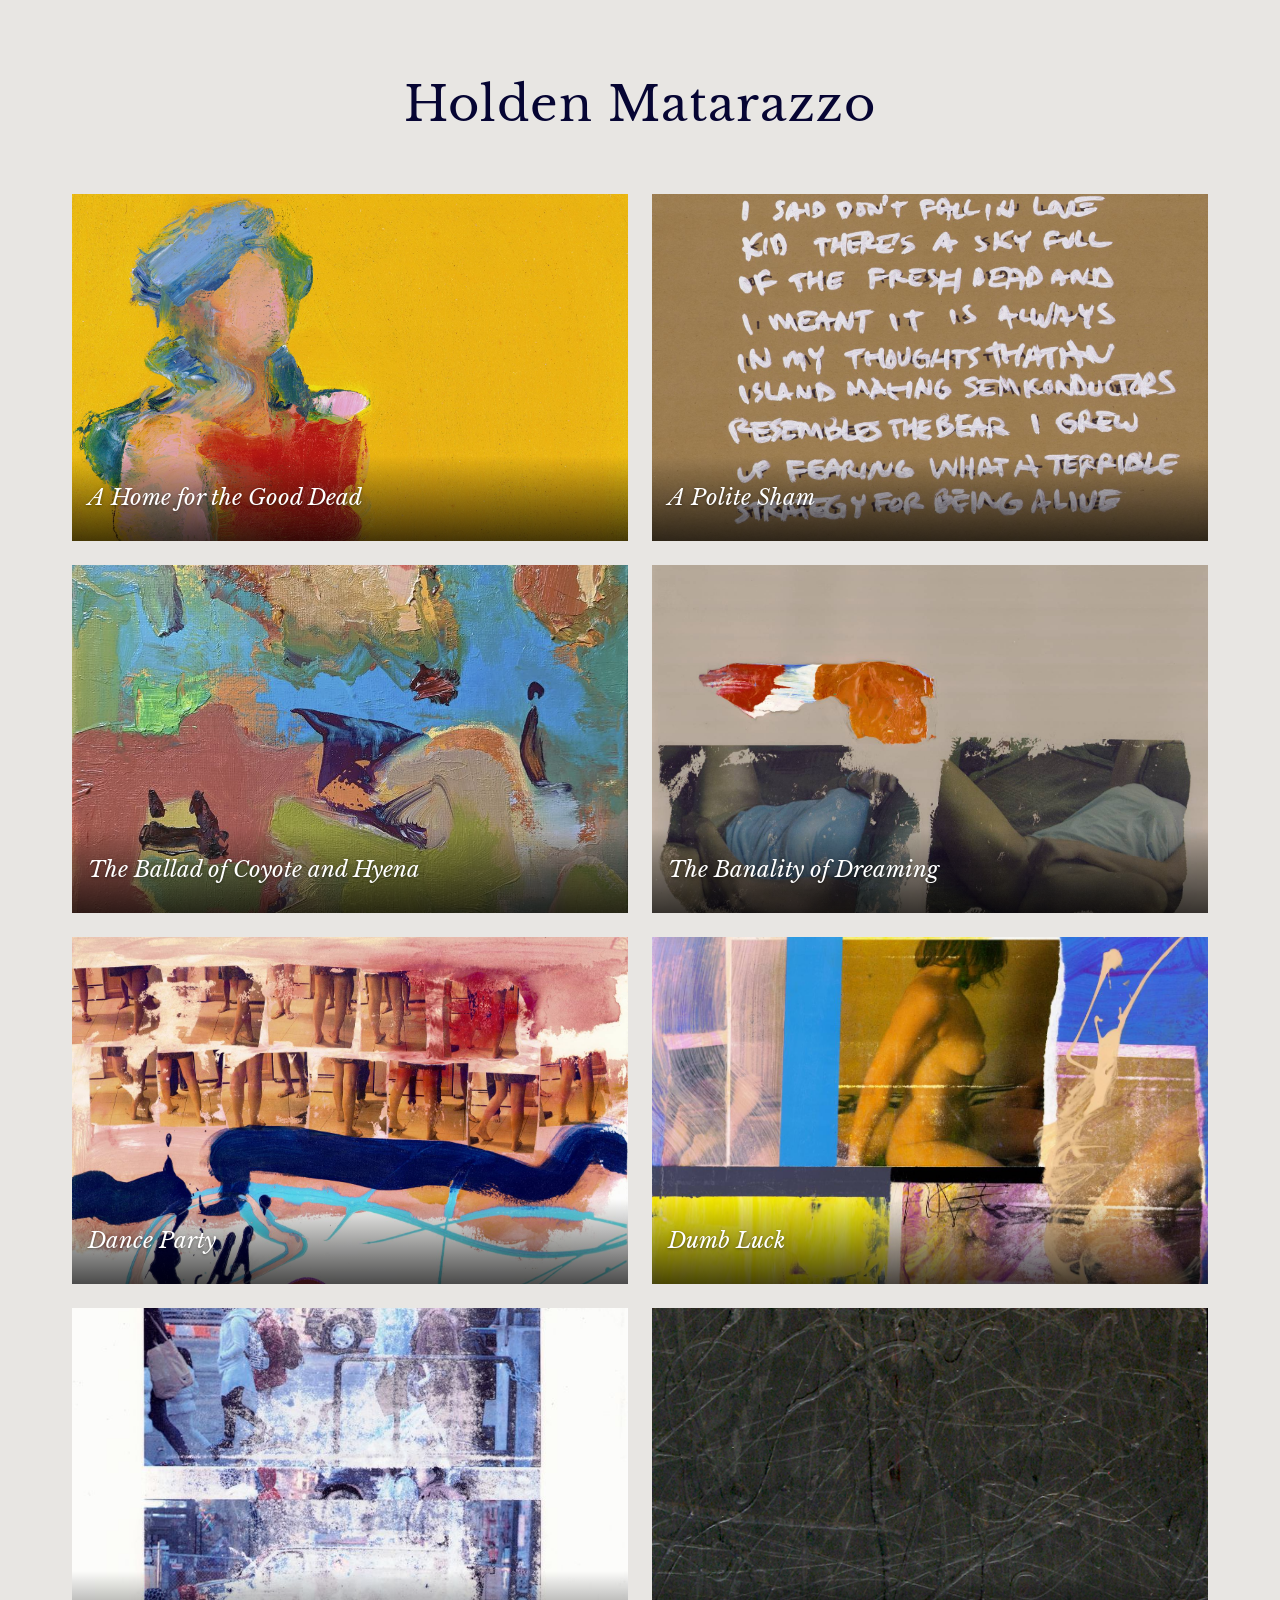
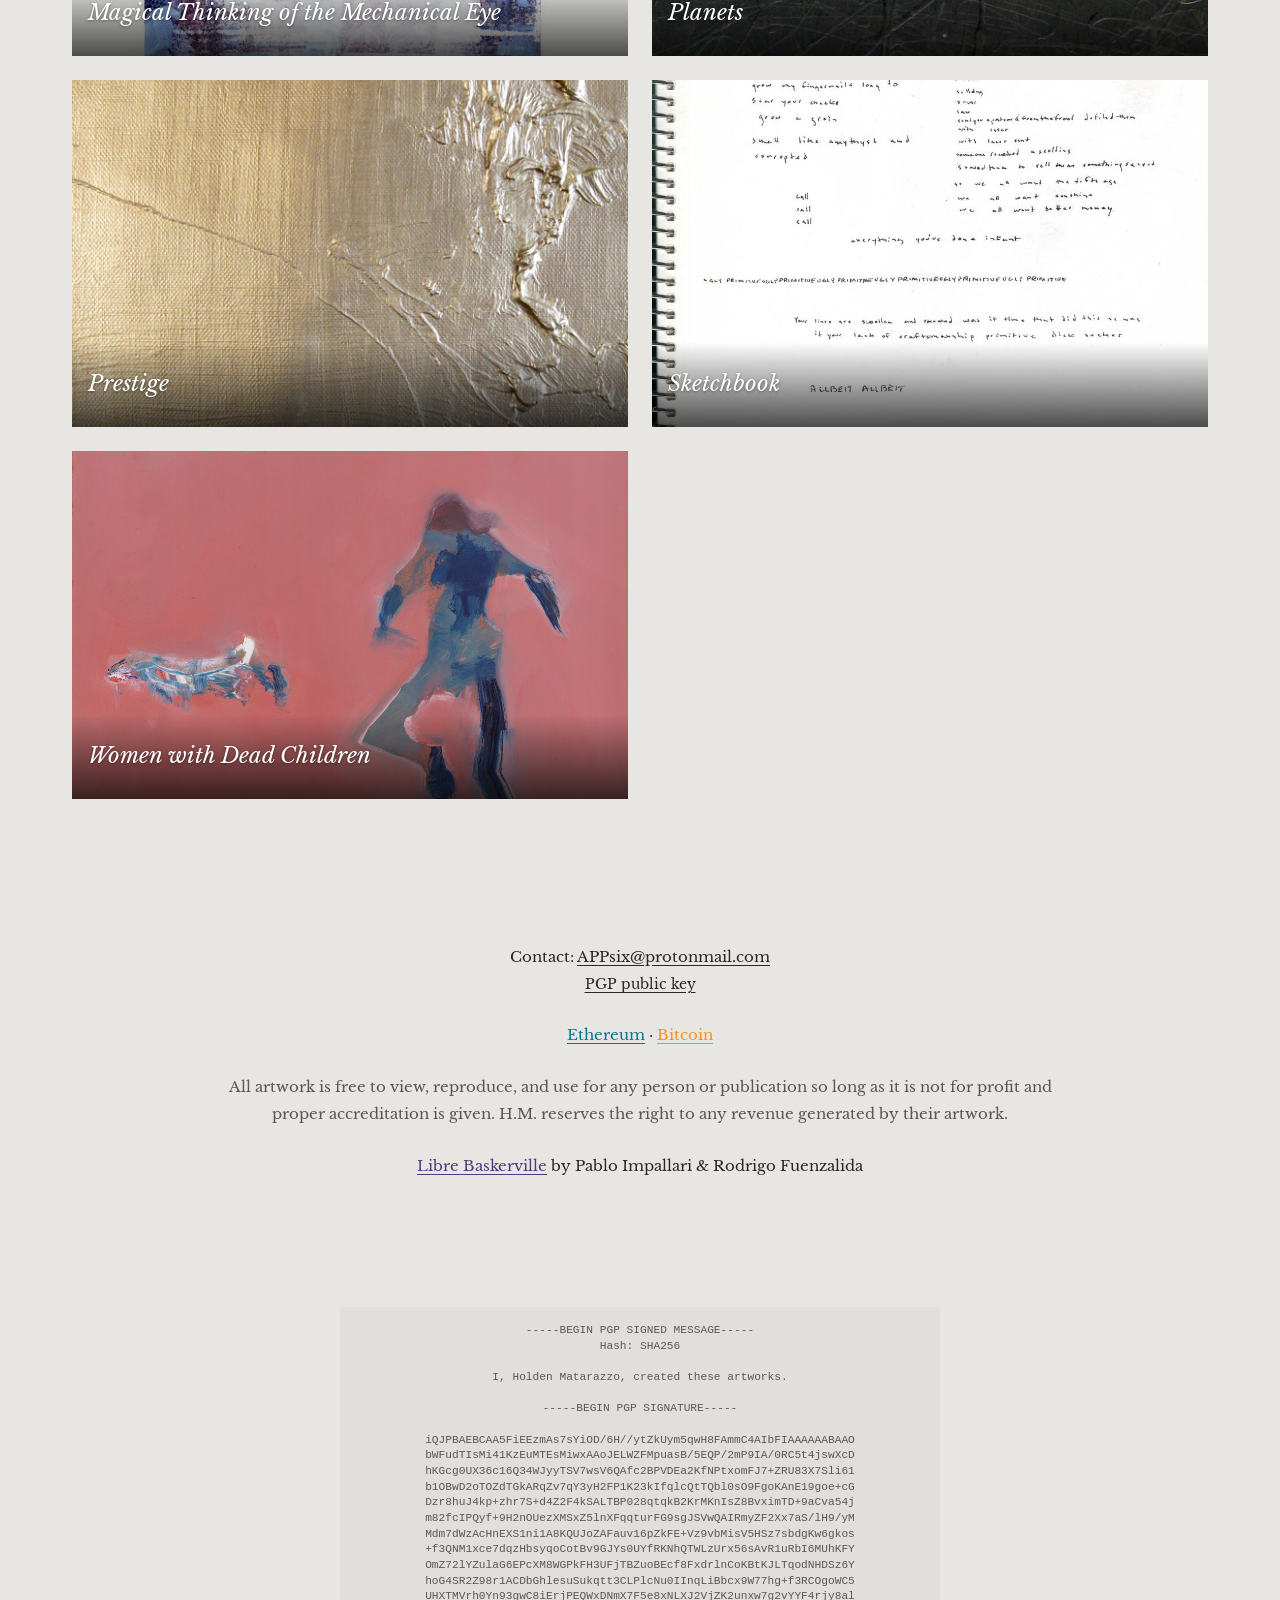
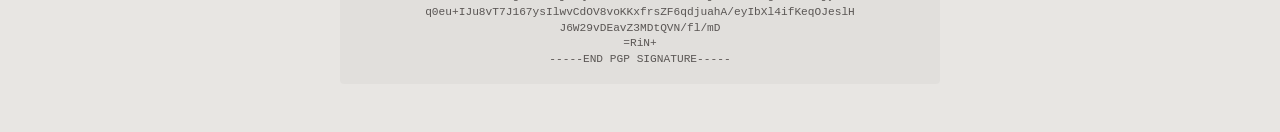
==== commit 9535621f: "Added more images" ====
--- a/docs/index.html
+++ b/docs/index.html
@@ -33,6 +33,20 @@
       </article>
 
       <article class="series-card">
+        <a href="series/ballad-of-coyote-and-hyena.html">
+          <img src="artwork/ballad-of-coyote-and-hyena/BALLADOFCOYOTEANDHYENA3.jpg" alt="The Ballad of Coyote and Hyena" loading="lazy">
+          <span class="series-card-title">The Ballad of Coyote and Hyena</span>
+        </a>
+      </article>
+
+      <article class="series-card">
+        <a href="series/banality-of-dreaming.html">
+          <img src="artwork/banality-of-dreaming/BANALITYofDREAMING1.jpg" alt="The Banality of Dreaming" loading="lazy">
+          <span class="series-card-title">The Banality of Dreaming</span>
+        </a>
+      </article>
+
+      <article class="series-card">
         <a href="series/dance-party.html">
           <img src="artwork/dance-party/DANCEPARTY5.jpg" alt="Dance Party" loading="lazy">
           <span class="series-card-title">Dance Party</span>
@@ -50,6 +64,34 @@
         <a href="series/magical-thinking.html">
           <img src="artwork/magical-thinking/MAGICALTHINKING4.jpg" alt="Magical Thinking of the Mechanical Eye" loading="lazy">
           <span class="series-card-title">Magical Thinking of the Mechanical Eye</span>
+        </a>
+      </article>
+
+      <article class="series-card">
+        <a href="series/planets.html">
+          <img src="artwork/planets/Saturn_HR.png" alt="Planets" loading="lazy">
+          <span class="series-card-title">Planets</span>
+        </a>
+      </article>
+
+      <article class="series-card">
+        <a href="series/prestige.html">
+          <img src="artwork/prestige/Prestige_1_HR.png" alt="Prestige" loading="lazy">
+          <span class="series-card-title">Prestige</span>
+        </a>
+      </article>
+
+      <article class="series-card">
+        <a href="series/sketchbook.html">
+          <img src="artwork/sketchbook/Sketchbook_5.jpg" alt="Sketchbook" loading="lazy">
+          <span class="series-card-title">Sketchbook</span>
+        </a>
+      </article>
+
+      <article class="series-card">
+        <a href="series/women-with-dead-children.html">
+          <img src="artwork/women-with-dead-children/rewwdc1.png" alt="Women with Dead Children" loading="lazy">
+          <span class="series-card-title">Women with Dead Children</span>
         </a>
       </article>
 
@@ -97,8 +139,7 @@
 q0eu+IJu8vT7J167ysIlwvCdOV8voKKxfrsZF6qdjuahA/eyIbXl4ifKeqOJeslH
 J6W29vDEavZ3MDtQVN/fl/mD
 =RiN+
------END PGP SIGNATURE-----
-</pre>
+-----END PGP SIGNATURE-----</pre>
     </footer>
 
   </div>
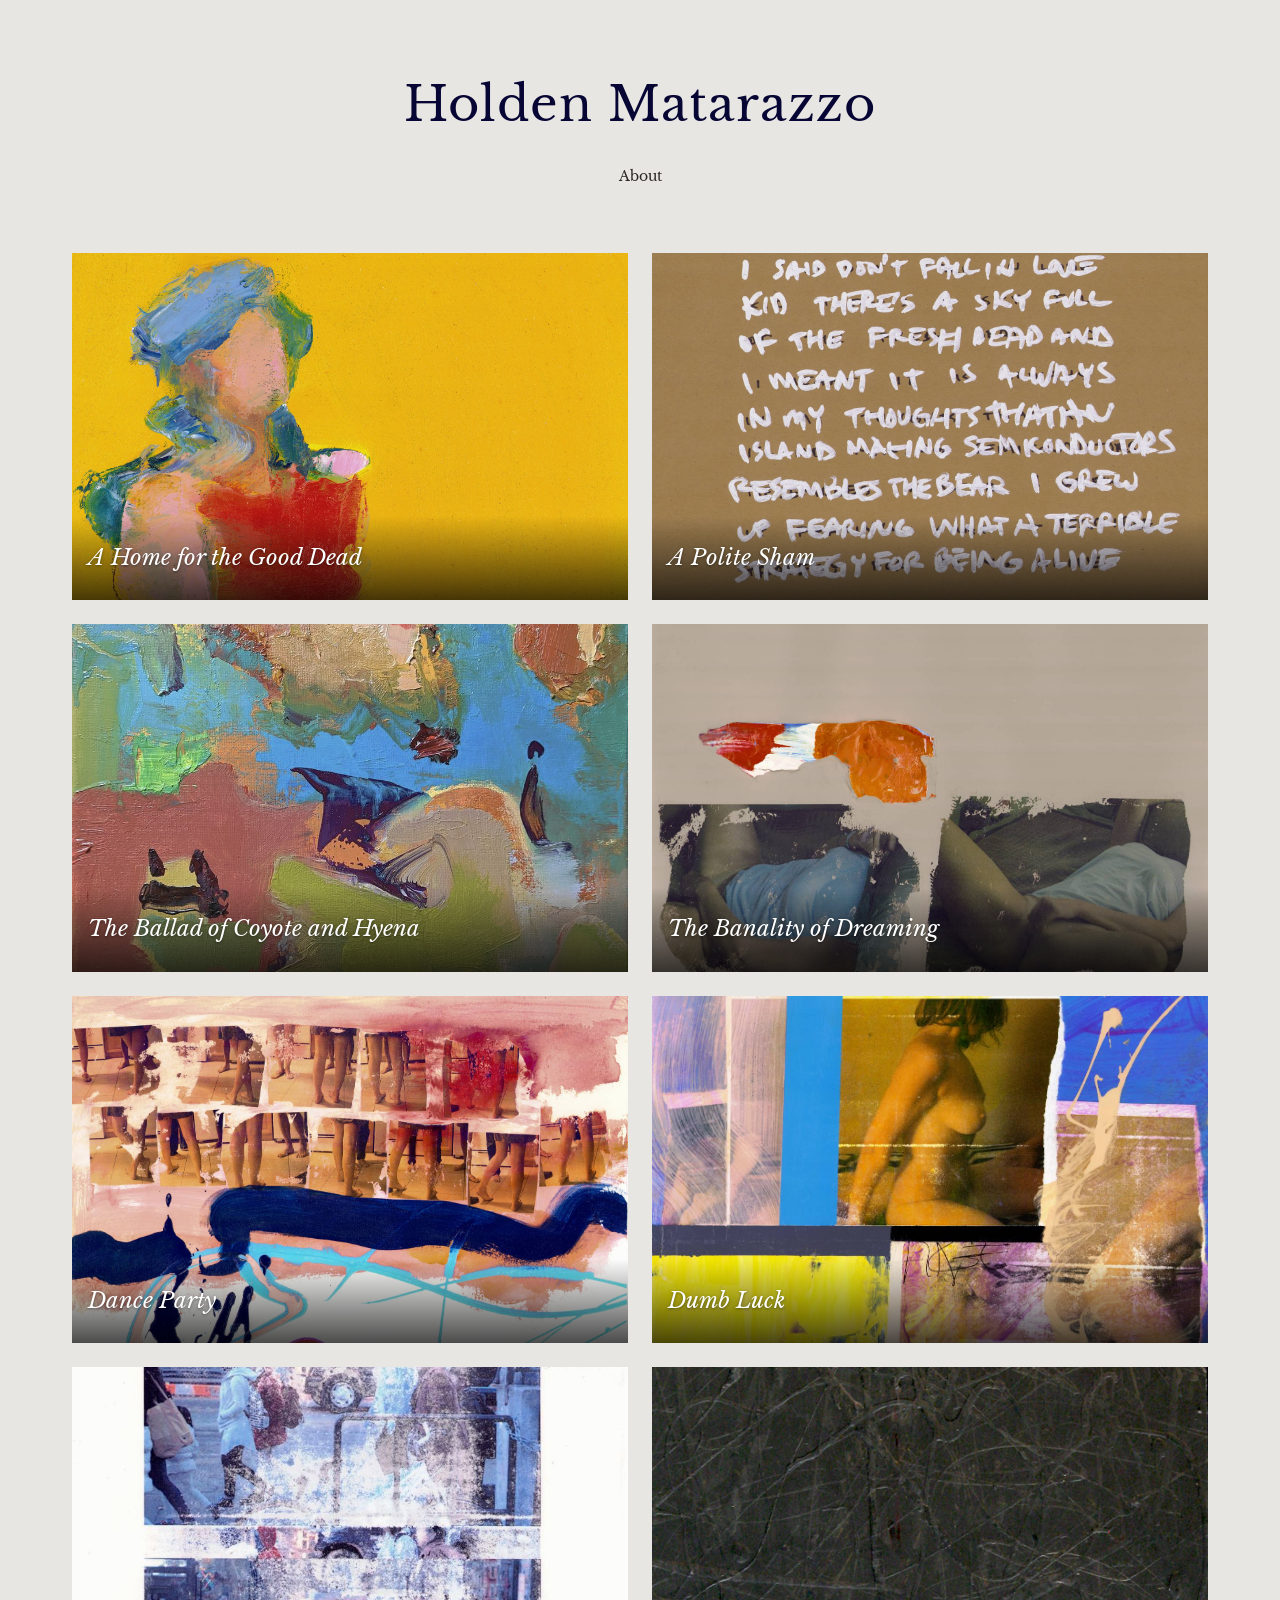
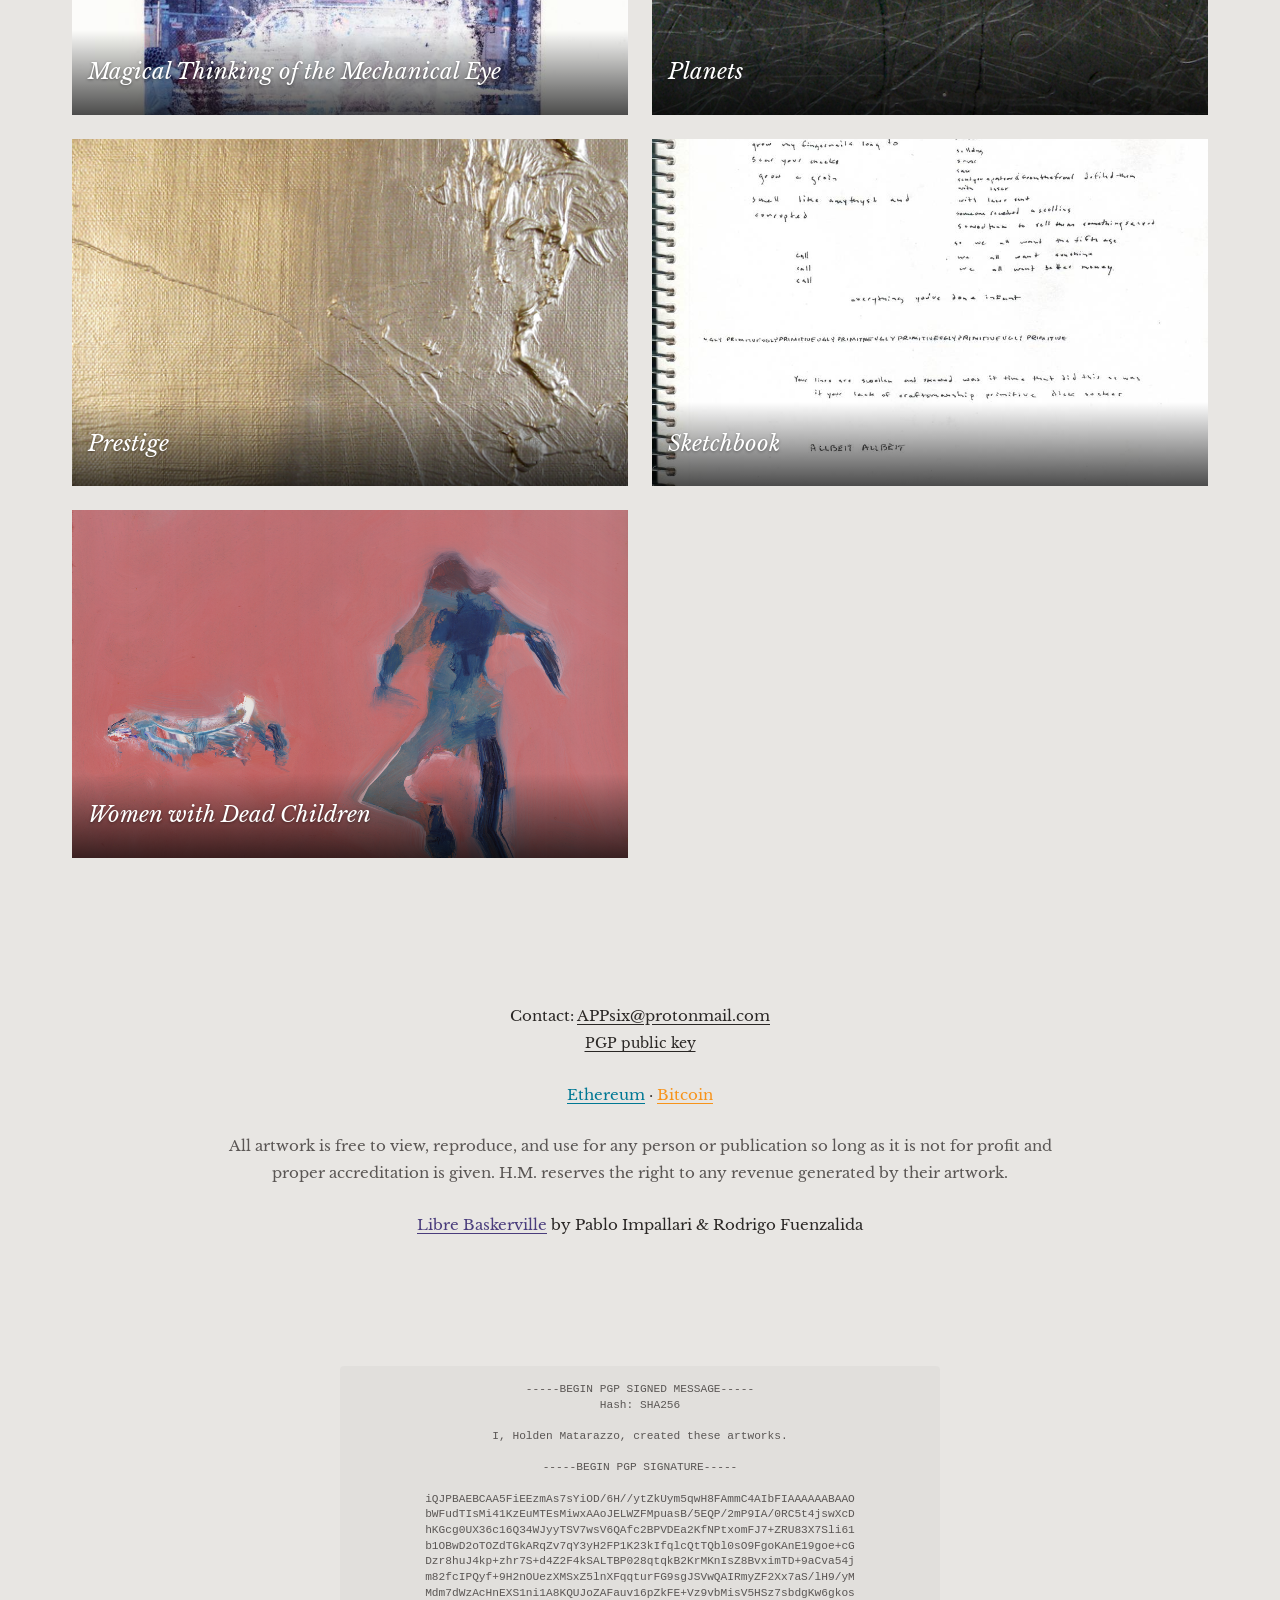
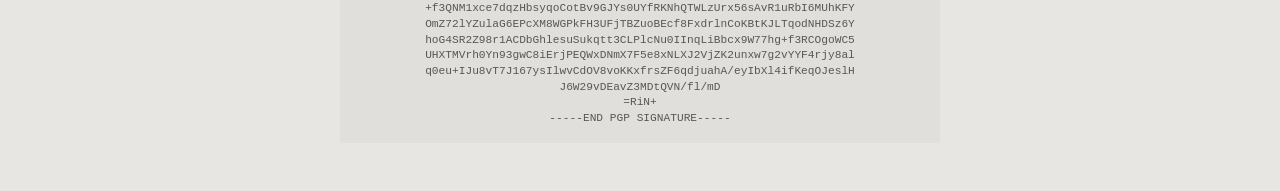
==== commit d0babb55: "Added about section" ====
--- a/docs/index.html
+++ b/docs/index.html
@@ -14,6 +14,7 @@
     
     <header class="site-header">
       <h1>Holden Matarazzo</h1>
+      <p style="margin-top: 1rem;"><a href="about.html" class="text-small">About</a></p>
     </header>
 
     <main class="series-grid">
@@ -117,8 +118,8 @@
       </p>
     </section>
 
-    <footer class="site-footer">
-      <pre class="pgp-signature">-----BEGIN PGP SIGNED MESSAGE-----
+  <footer class="site-footer">
+    <pre class="pgp-signature">-----BEGIN PGP SIGNED MESSAGE-----
 Hash: SHA256
 
 I, Holden Matarazzo, created these artworks.
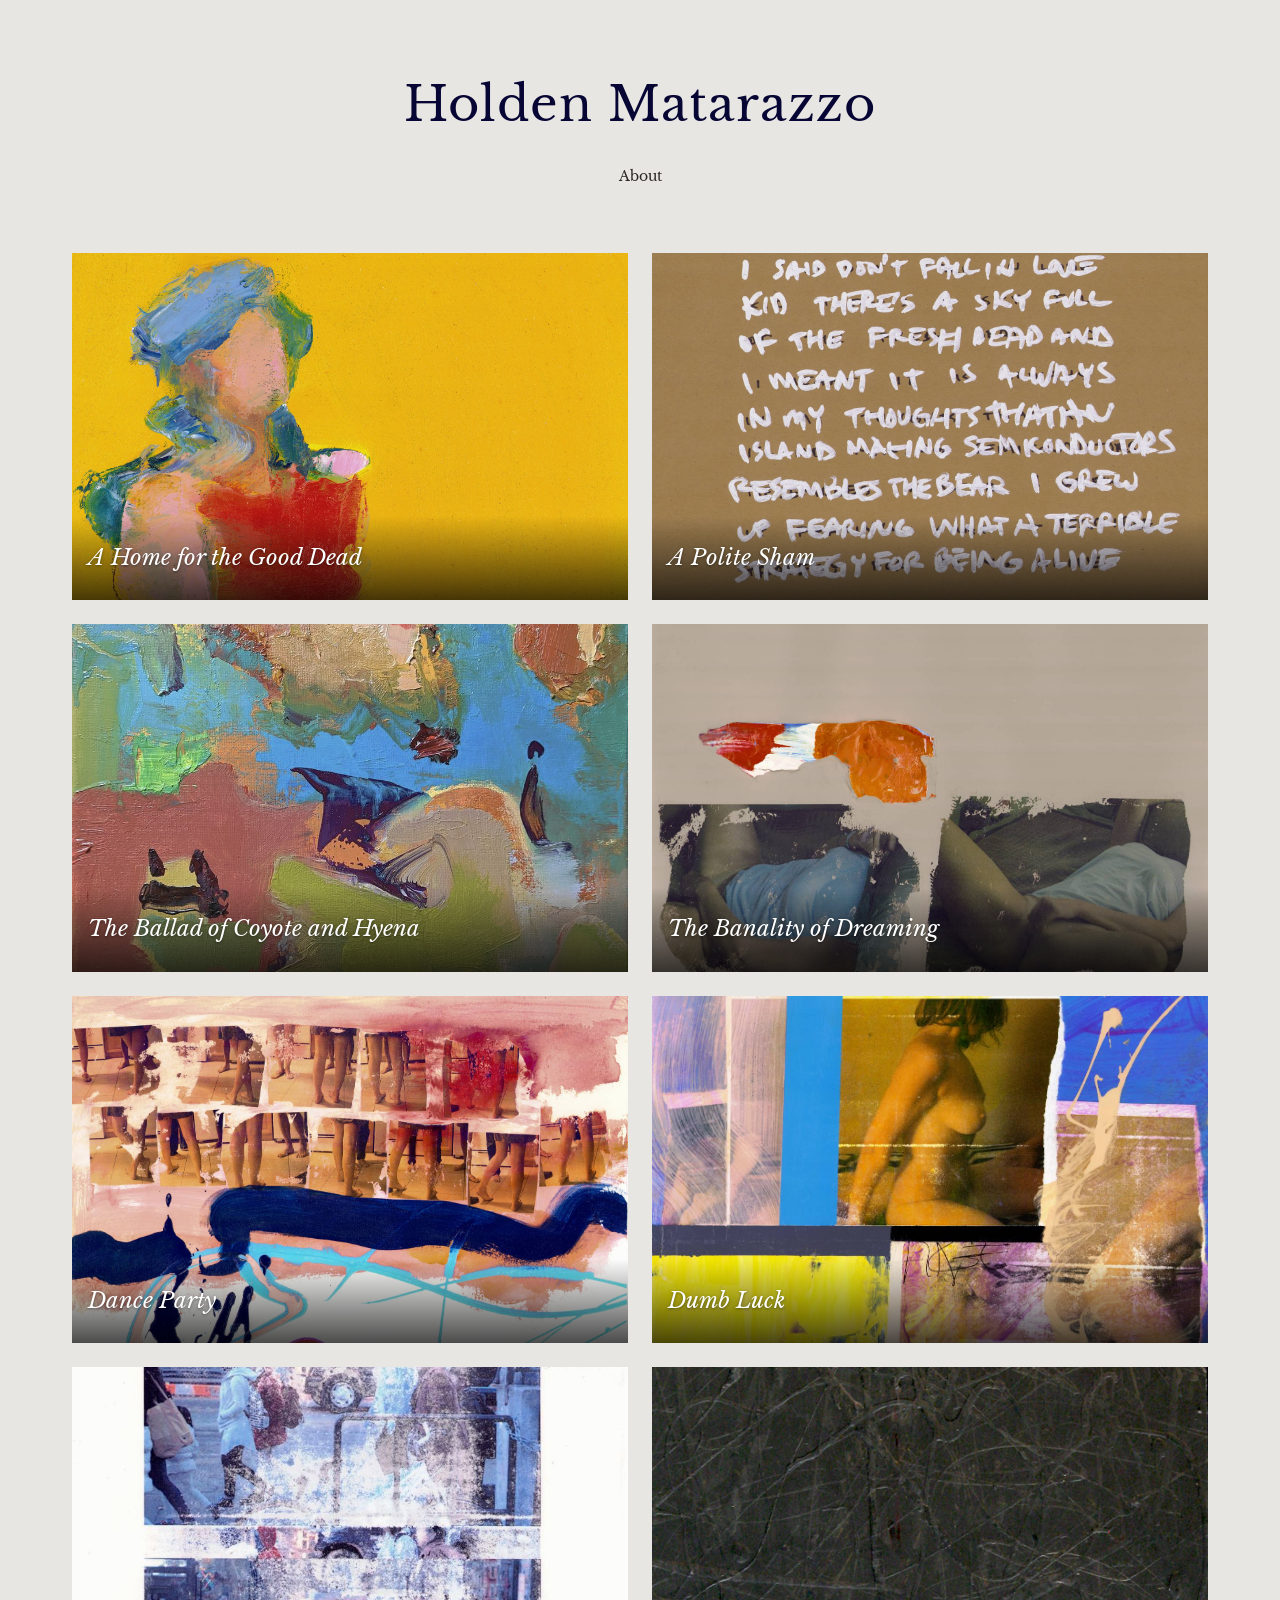
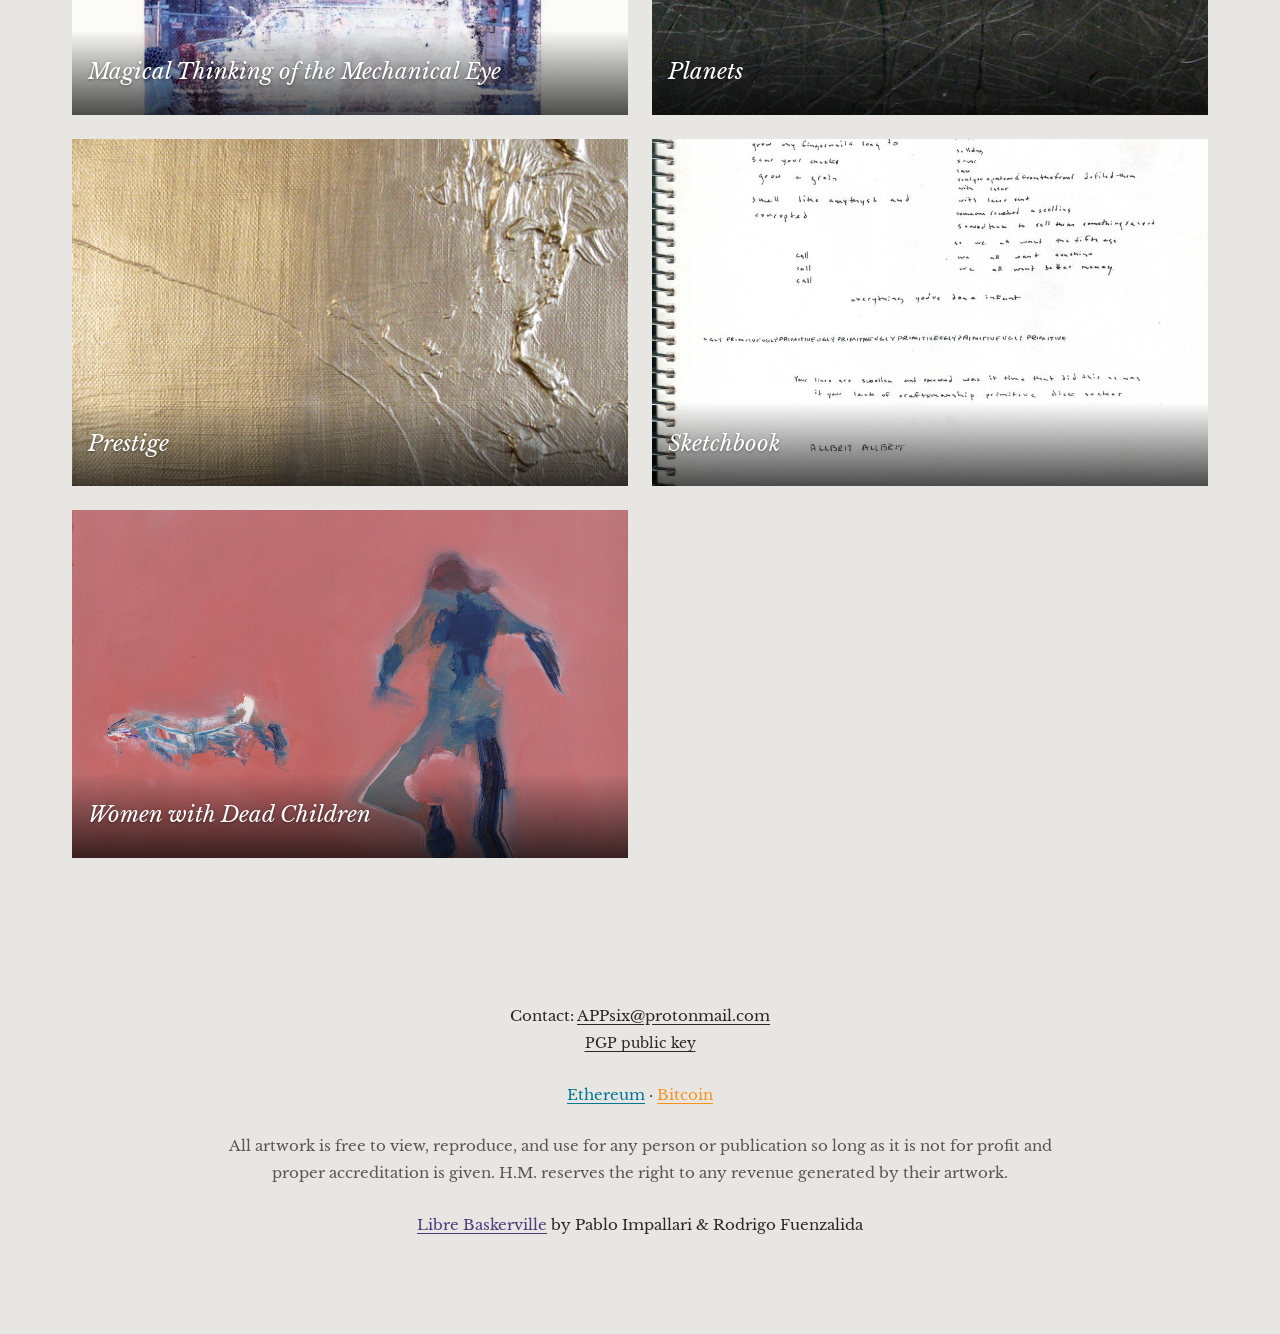
==== commit db14bc9d: "Update index.html" ====
--- a/docs/index.html
+++ b/docs/index.html
@@ -118,31 +118,6 @@
       </p>
     </section>
 
-  <footer class="site-footer">
-    <pre class="pgp-signature">-----BEGIN PGP SIGNED MESSAGE-----
-Hash: SHA256
-
-I, Holden Matarazzo, created these artworks.
-
------BEGIN PGP SIGNATURE-----
-
-iQJPBAEBCAA5FiEEzmAs7sYiOD/6H//ytZkUym5qwH8FAmmC4AIbFIAAAAAABAAO
-bWFudTIsMi41KzEuMTEsMiwxAAoJELWZFMpuasB/5EQP/2mP9IA/0RC5t4jswXcD
-hKGcg0UX36c16Q34WJyyTSV7wsV6QAfc2BPVDEa2KfNPtxomFJ7+ZRU83X7Sli61
-b1OBwD2oTOZdTGkARqZv7qY3yH2FP1K23kIfqlcQtTQbl0sO9FgoKAnE19goe+cG
-Dzr8huJ4kp+zhr7S+d4Z2F4kSALTBP028qtqkB2KrMKnIsZ8BvximTD+9aCva54j
-m82fcIPQyf+9H2nOUezXMSxZ5lnXFqqturFG9sgJSVwQAIRmyZF2Xx7aS/lH9/yM
-Mdm7dWzAcHnEXS1ni1A8KQUJoZAFauv16pZkFE+Vz9vbMisV5HSz7sbdgKw6gkos
-+f3QNM1xce7dqzHbsyqoCotBv9GJYs0UYfRKNhQTWLzUrx56sAvR1uRbI6MUhKFY
-OmZ72lYZulaG6EPcXM8WGPkFH3UFjTBZuoBEcf8FxdrlnCoKBtKJLTqodNHDSz6Y
-hoG4SR2Z98r1ACDbGhlesuSukqtt3CLPlcNu0IInqLiBbcx9W77hg+f3RCOgoWC5
-UHXTMVrh0Yn93gwC8iErjPEQWxDNmX7F5e8xNLXJ2VjZK2unxw7g2vYYF4rjy8al
-q0eu+IJu8vT7J167ysIlwvCdOV8voKKxfrsZF6qdjuahA/eyIbXl4ifKeqOJeslH
-J6W29vDEavZ3MDtQVN/fl/mD
-=RiN+
------END PGP SIGNATURE-----</pre>
-    </footer>
-
   </div>
 </body>
 </html>
--- a/docs/css/main.css
+++ b/docs/css/main.css
@@ -216,15 +216,15 @@
   text-decoration: none;
 }
 
+.gallery-item a:hover {
+  opacity: 1;
+}
+
 .gallery-item img {
   width: 100%;
   height: auto;
   display: block;
   transition: opacity 0.2s ease;
-}
-
-.gallery-item:hover img {
-  opacity: 0.85;
 }
 
 /* ==========================================================================
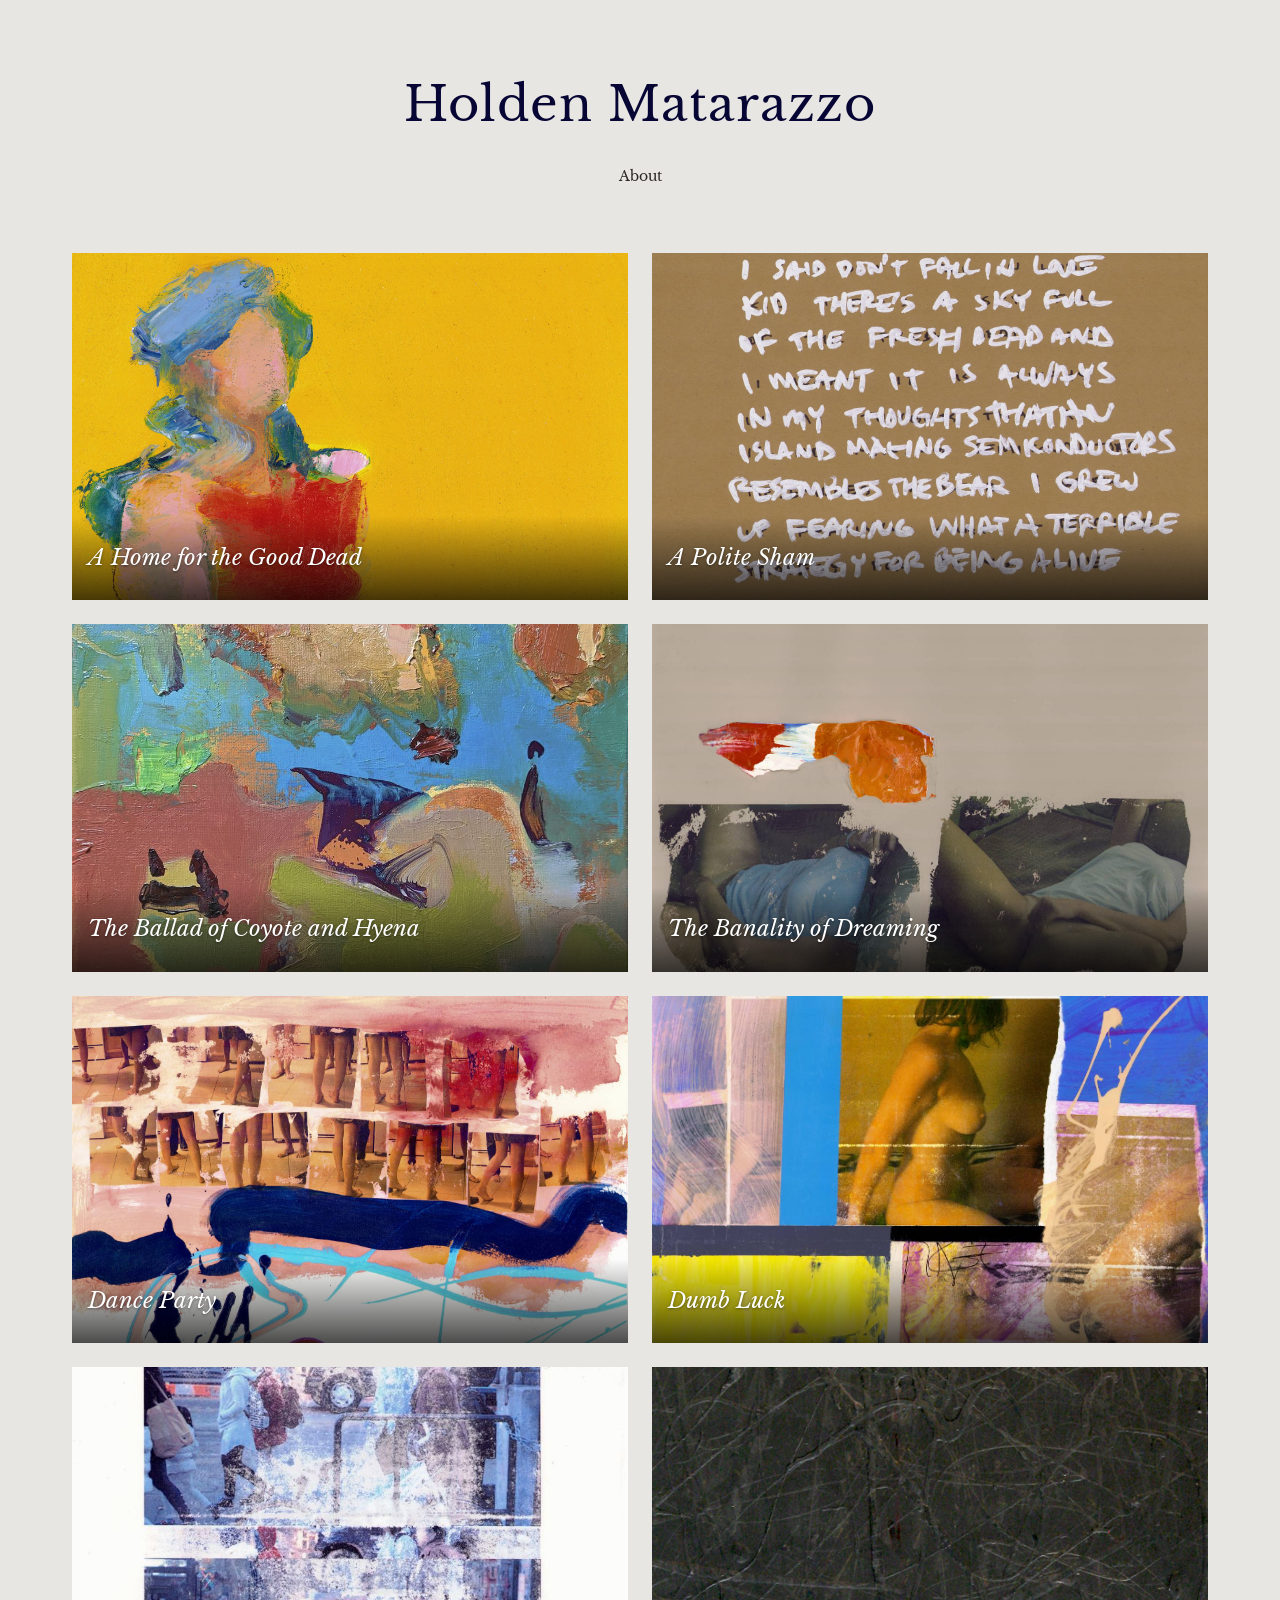
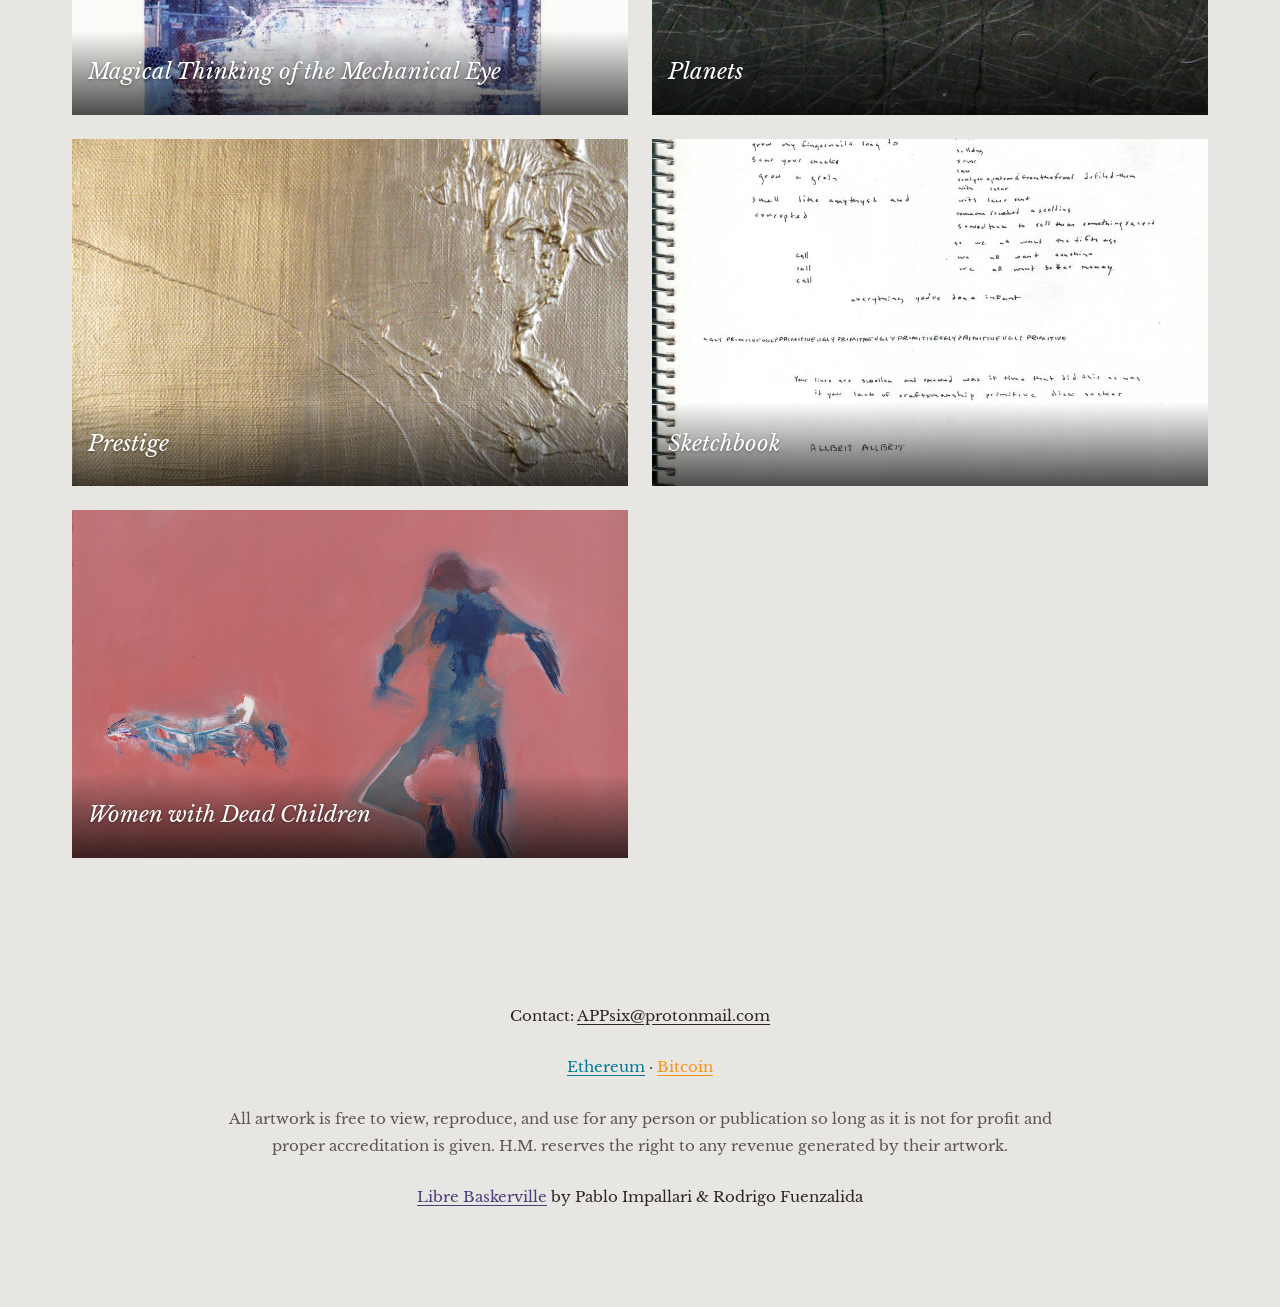
==== commit f8544c78: "Update index.html" ====
--- a/docs/index.html
+++ b/docs/index.html
@@ -101,7 +101,6 @@
     <section class="site-info">
       <p>
         Contact: <a href="mailto:APPsix@protonmail.com">APPsix@protonmail.com</a><br>
-        <a href="Media/Holden_Matarazzo_public.asc" download="Holden_Matarazzo_public.asc" class="text-small">PGP public key</a>
       </p>
       
       <p>
--- a/docs/css/main.css
+++ b/docs/css/main.css
@@ -346,7 +346,7 @@
 }
 
 /* ==========================================================================
-   Info Section & Footer
+   Info Section
    ========================================================================== */
 
 .site-info {
@@ -377,25 +377,7 @@
   color: var(--color-link-font);
 }
 
-.site-footer {
-  margin-top: auto;
-  padding: calc(var(--spacing-unit) * 2) var(--spacing-unit) calc(var(--spacing-unit) * 3);
-  text-align: center;
-}
-
-.pgp-signature {
-  font-family: 'Courier New', Courier, monospace;
-  font-size: 0.7rem;
-  line-height: 1.4;
-  color: var(--color-text-muted);
-  white-space: pre-wrap;
-  word-break: break-all;
-  max-width: 600px;
-  margin: 0 auto;
-  padding: var(--spacing-unit);
-  background: rgba(0, 0, 0, 0.03);
-  border-radius: 4px;
-}
+
 
 /* Utility Classes */
 .text-small {
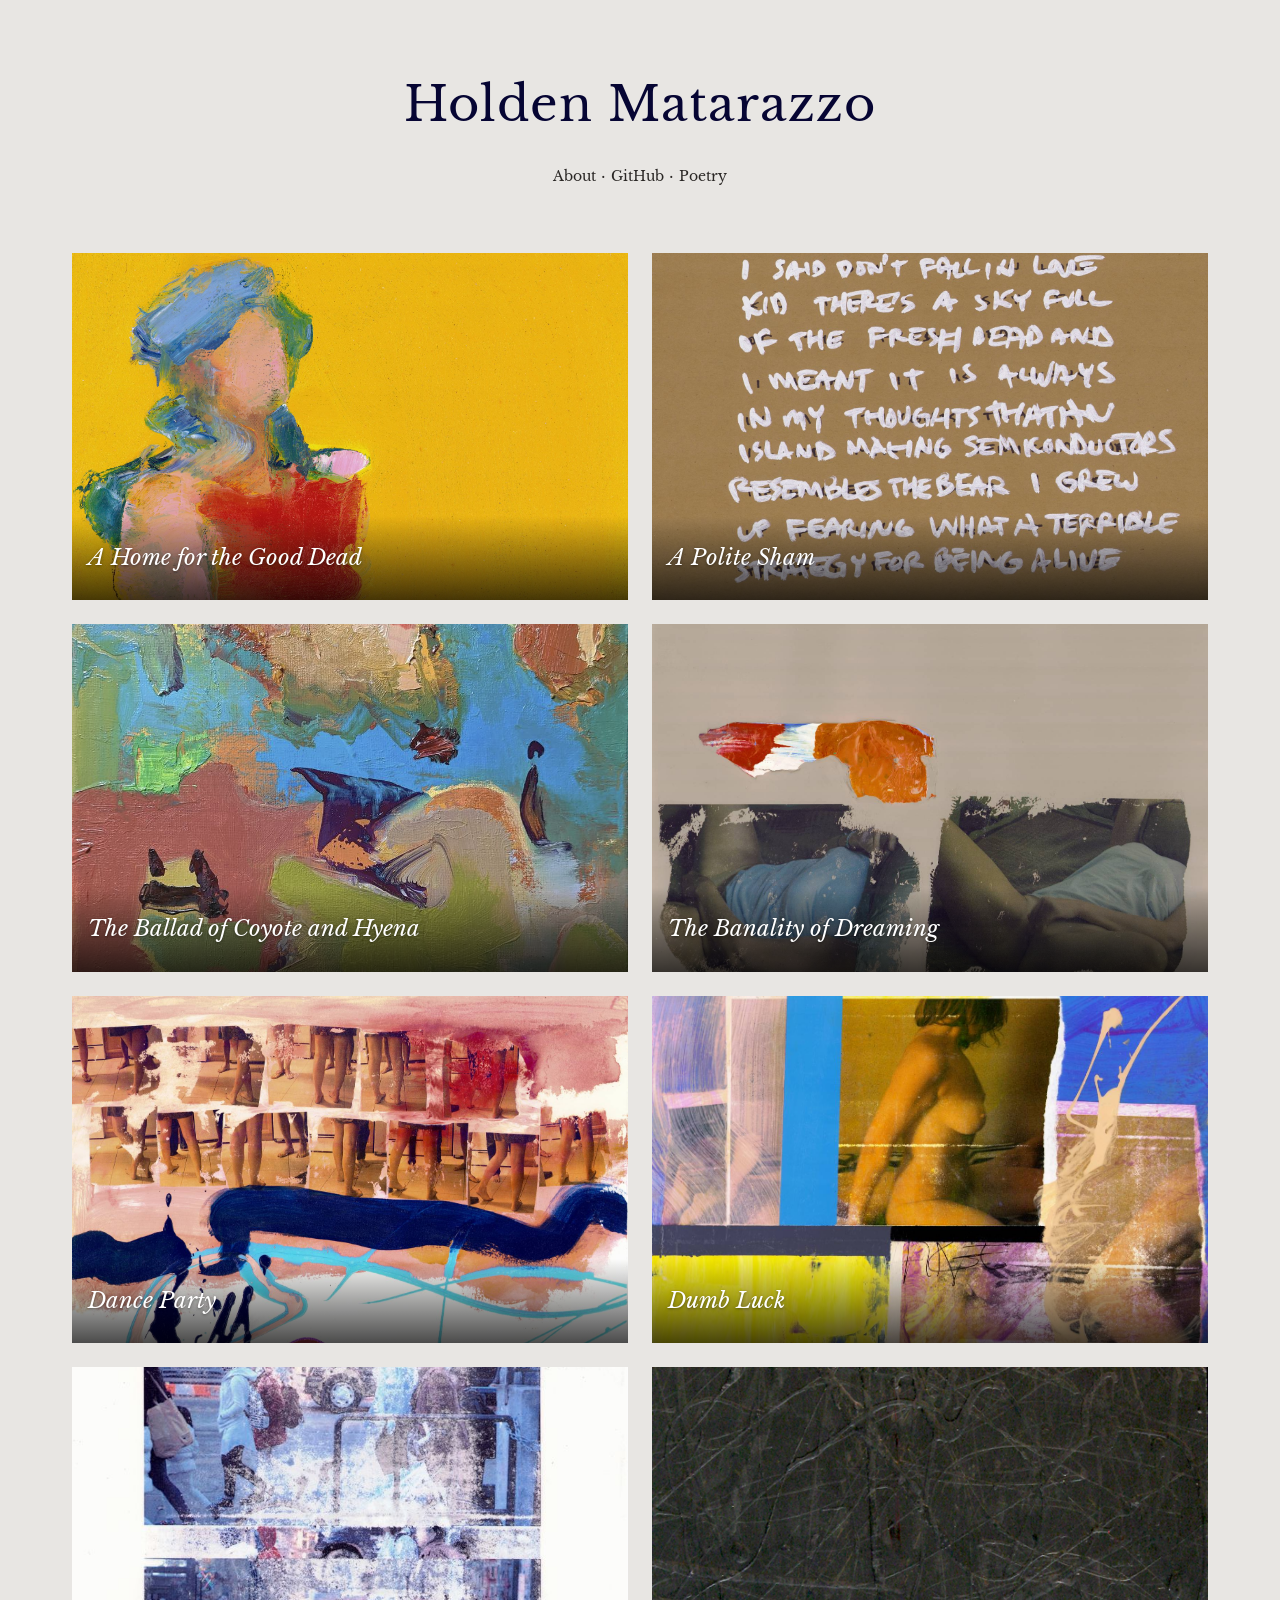
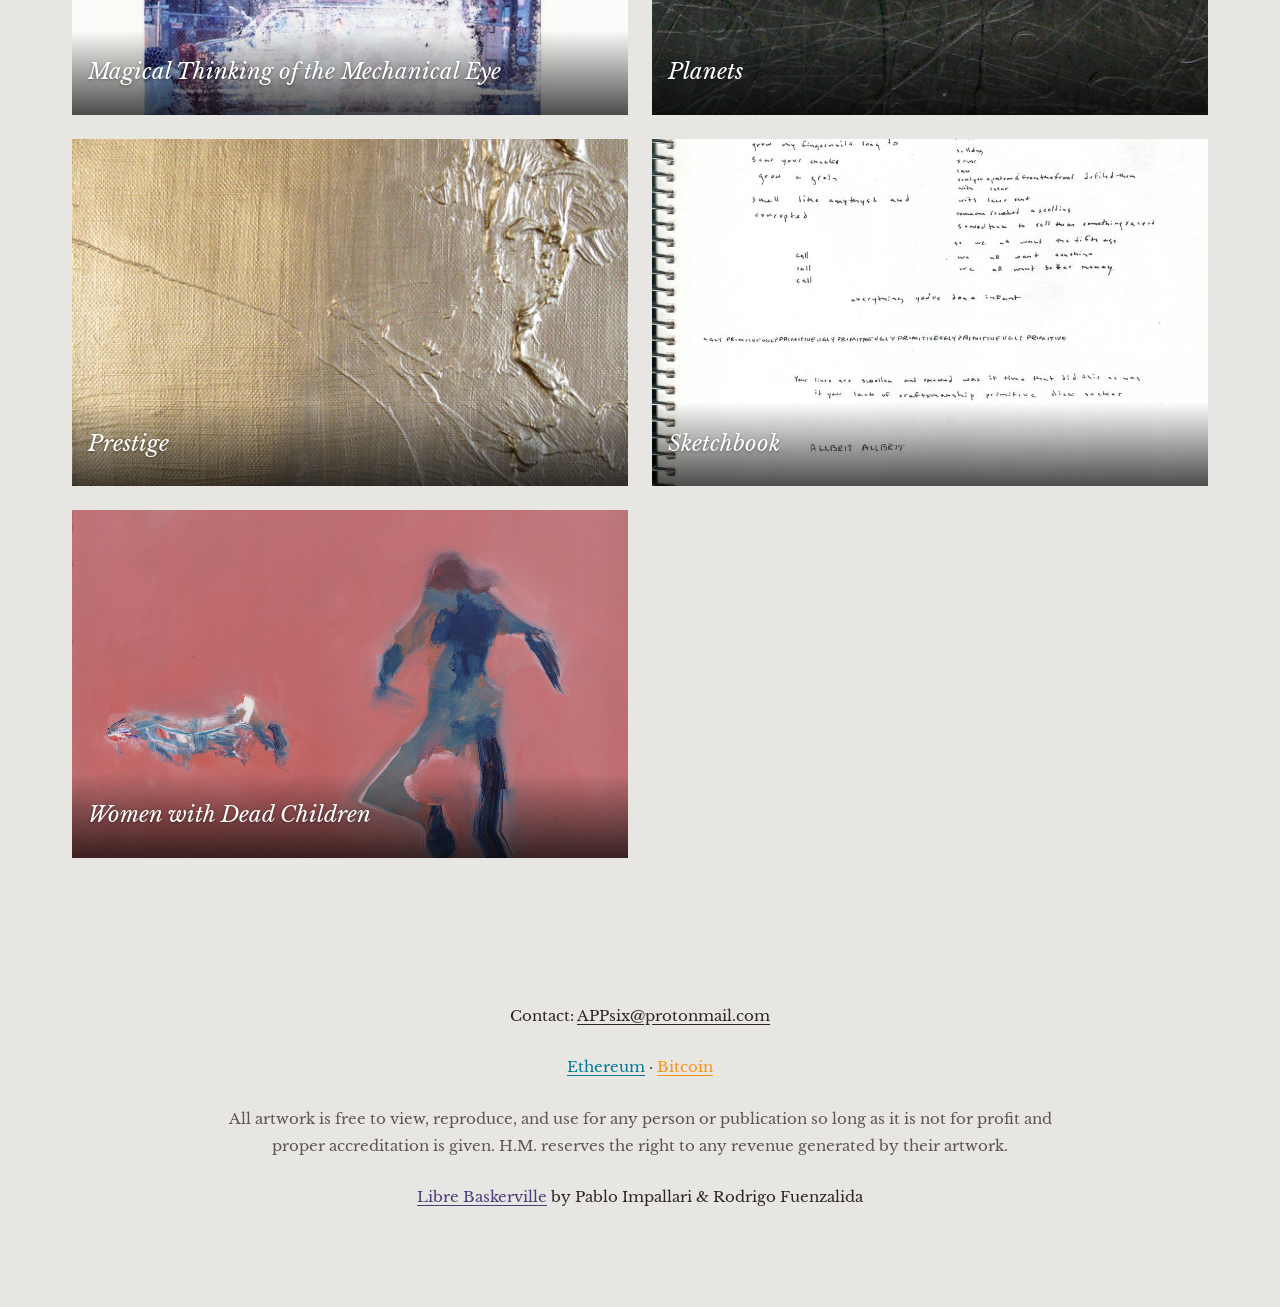
==== commit 43c10096: "Update index.html header: add GitHub and Poetry links to nav" ====
--- a/docs/index.html
+++ b/docs/index.html
@@ -14,7 +14,7 @@
     
     <header class="site-header">
       <h1>Holden Matarazzo</h1>
-      <p style="margin-top: 1rem;"><a href="about.html" class="text-small">About</a></p>
+      <p style="margin-top: 1rem;"><a href="about.html" class="text-small">About</a> · <a href="https://github.com/ASIXicle" target="_blank" rel="noopener" class="text-small">GitHub</a> · <a href="https://fumblewinter.net/" target="_blank" rel="noopener" class="text-small">Poetry</a></p>
     </header>
 
     <main class="series-grid">
